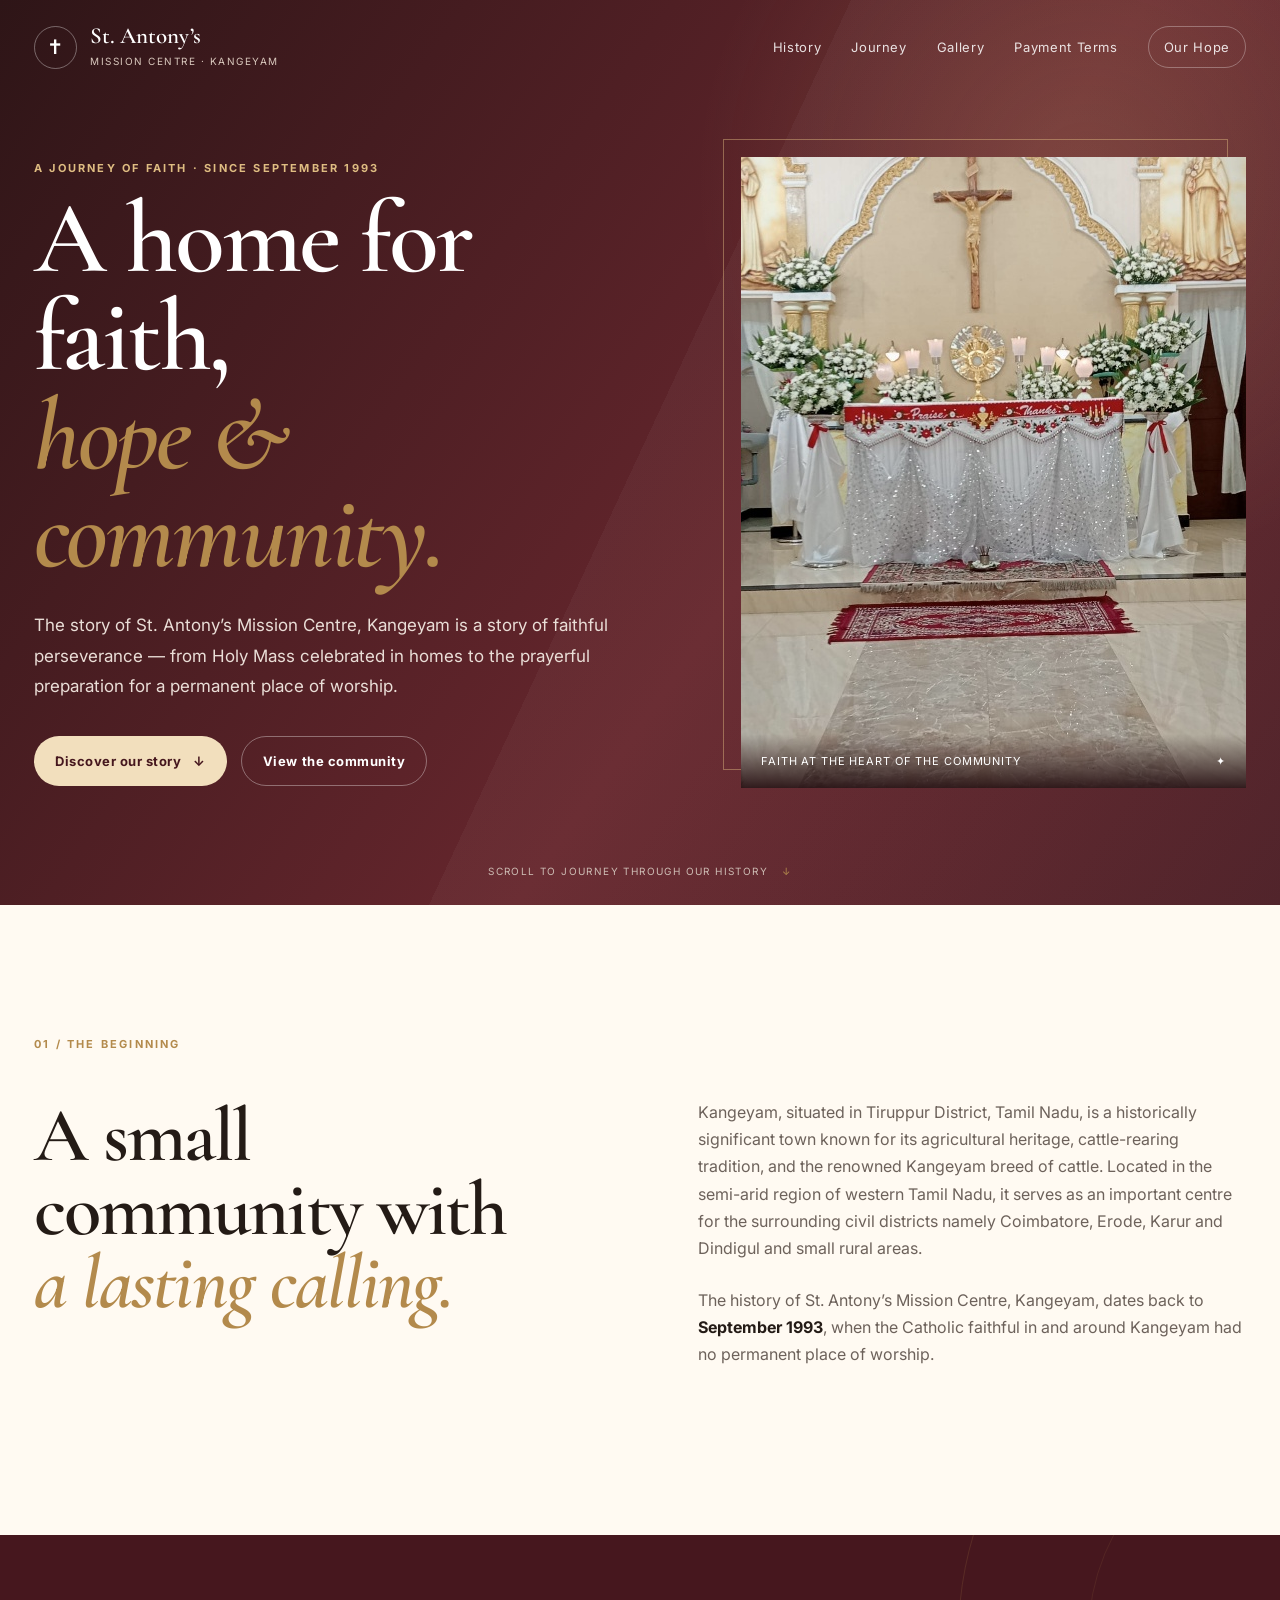
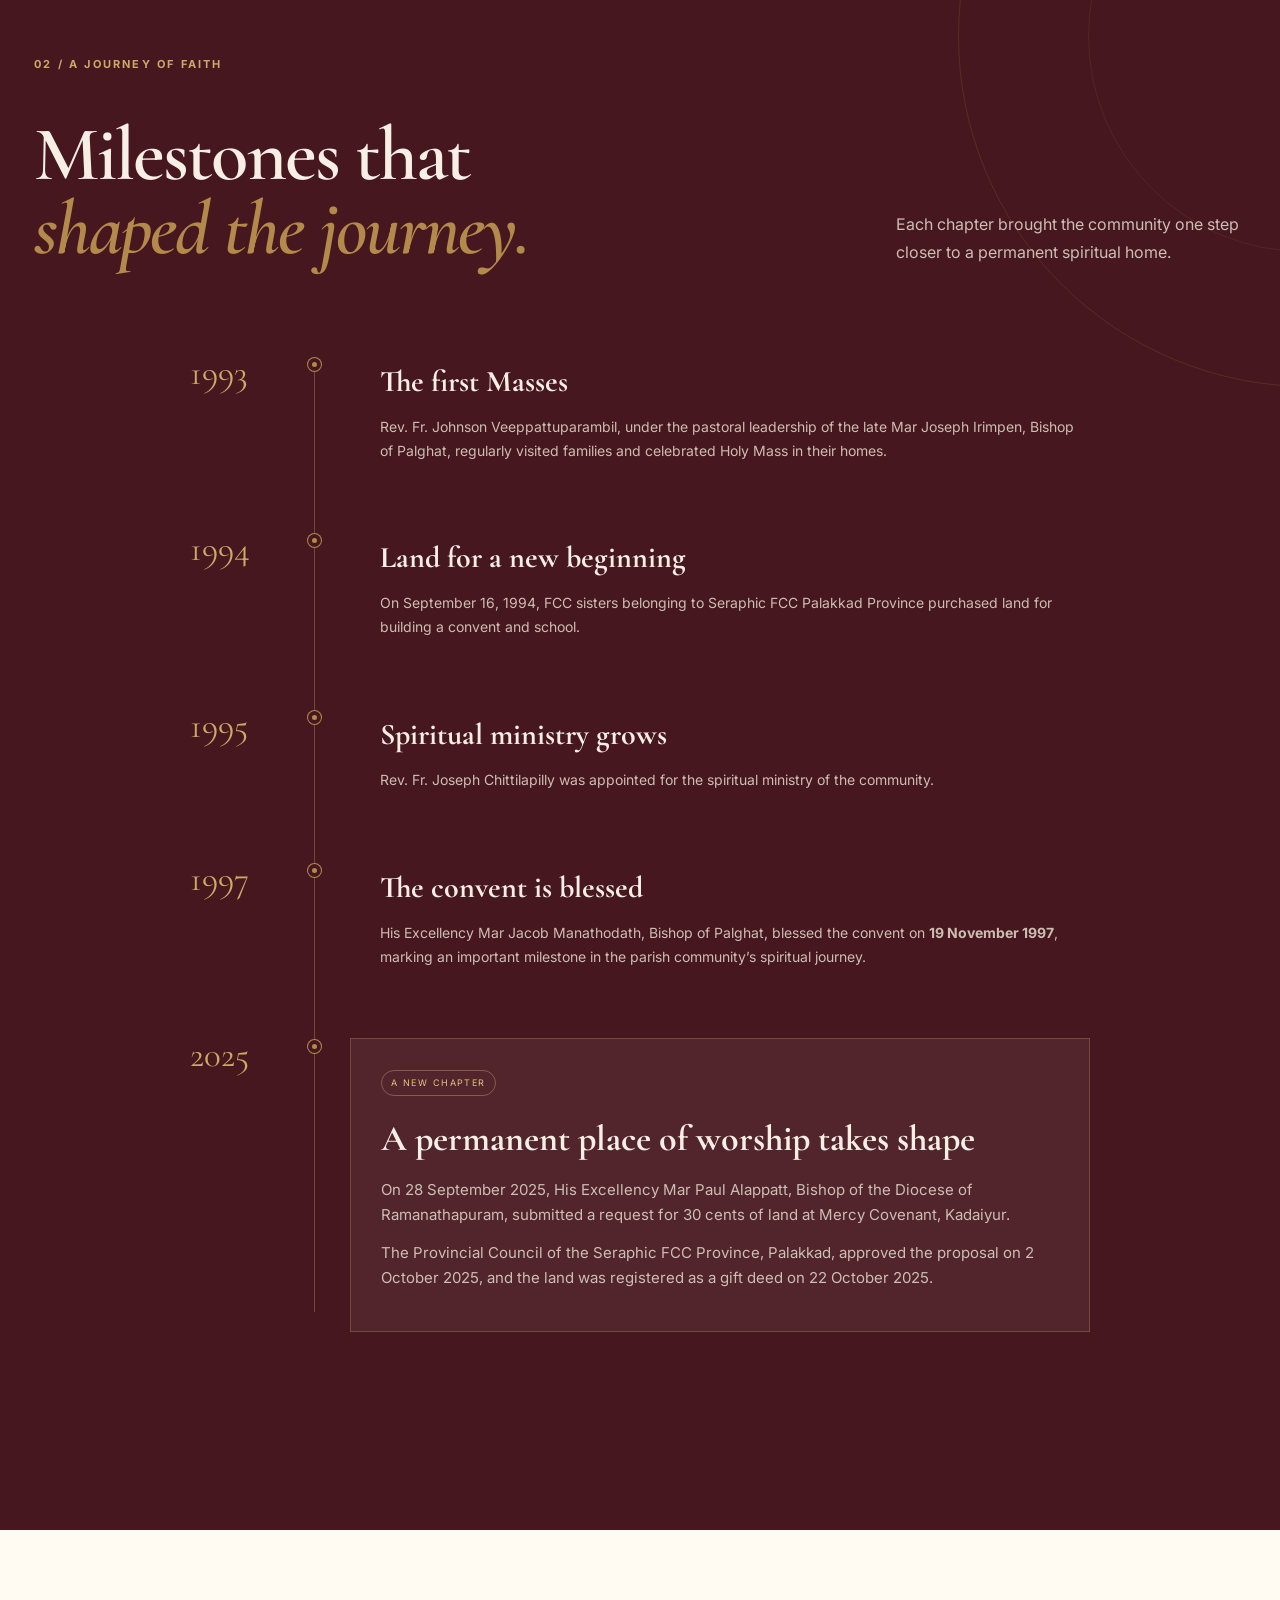
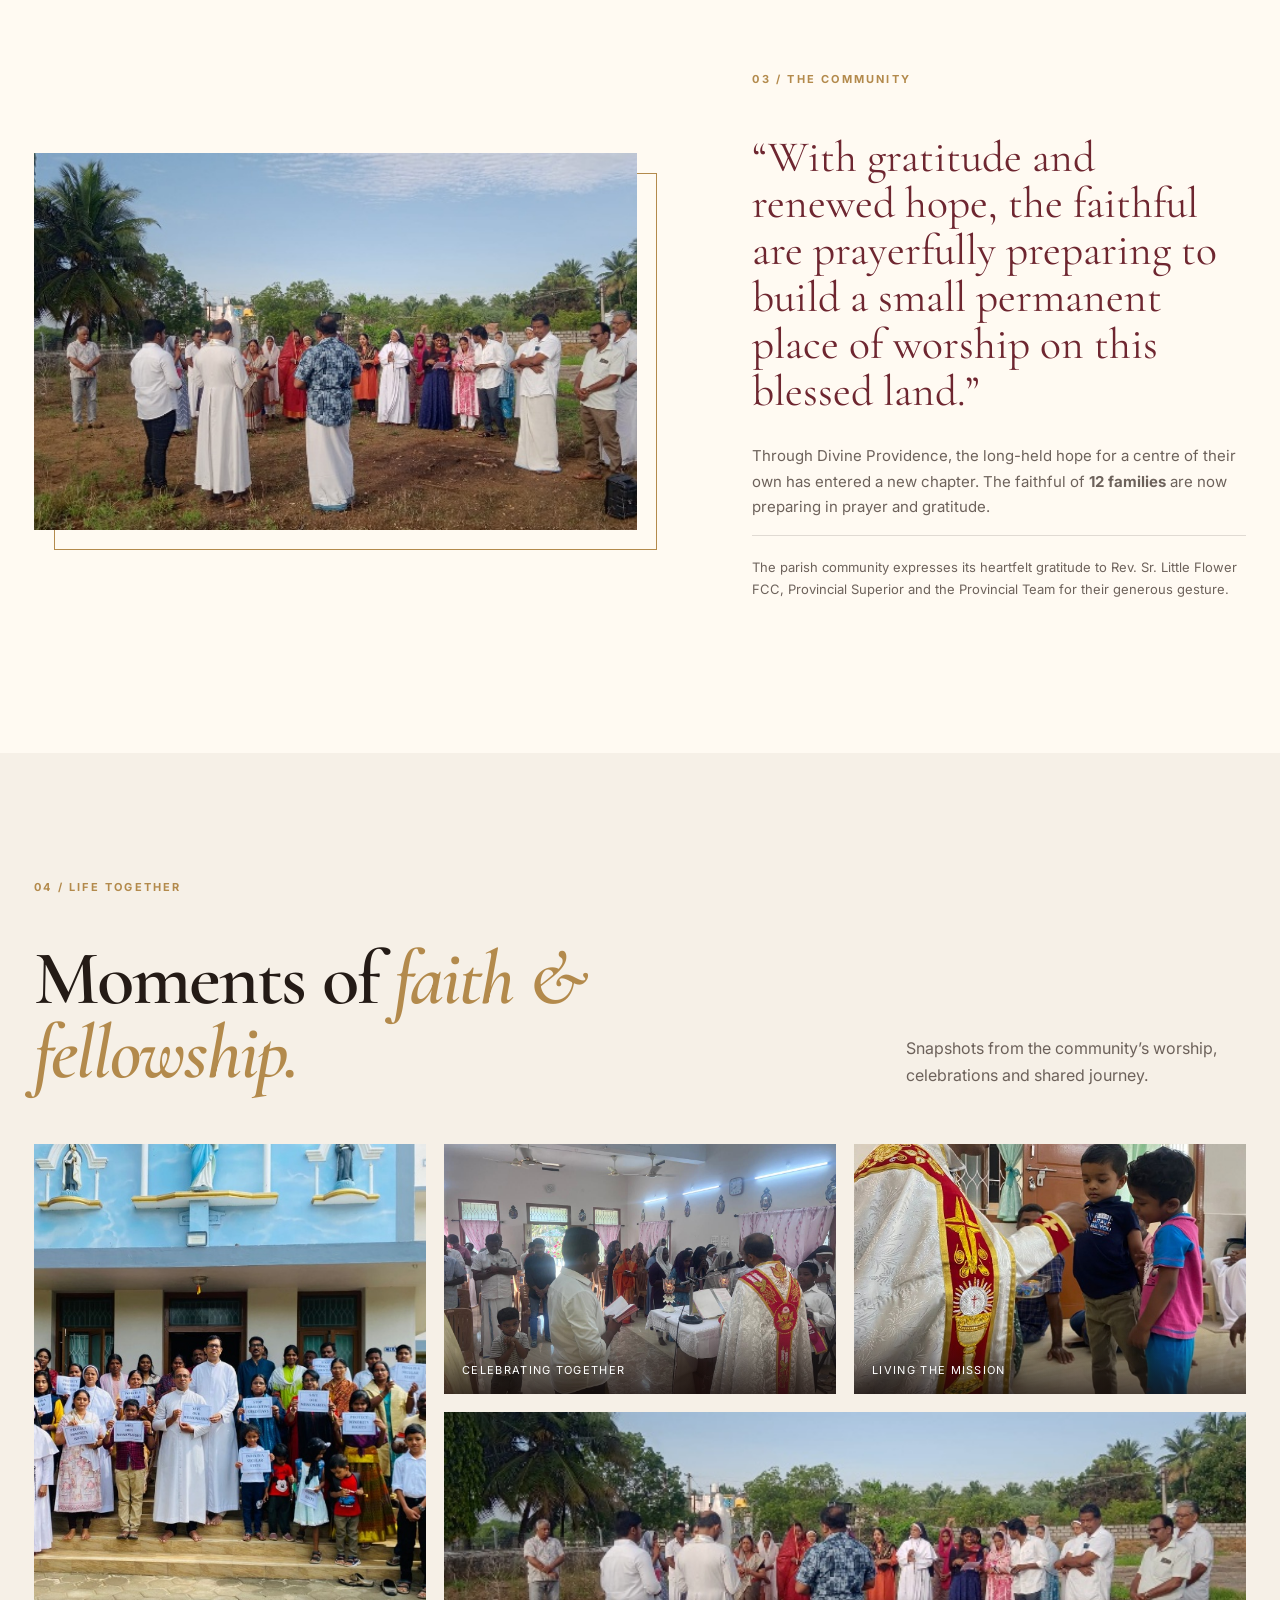
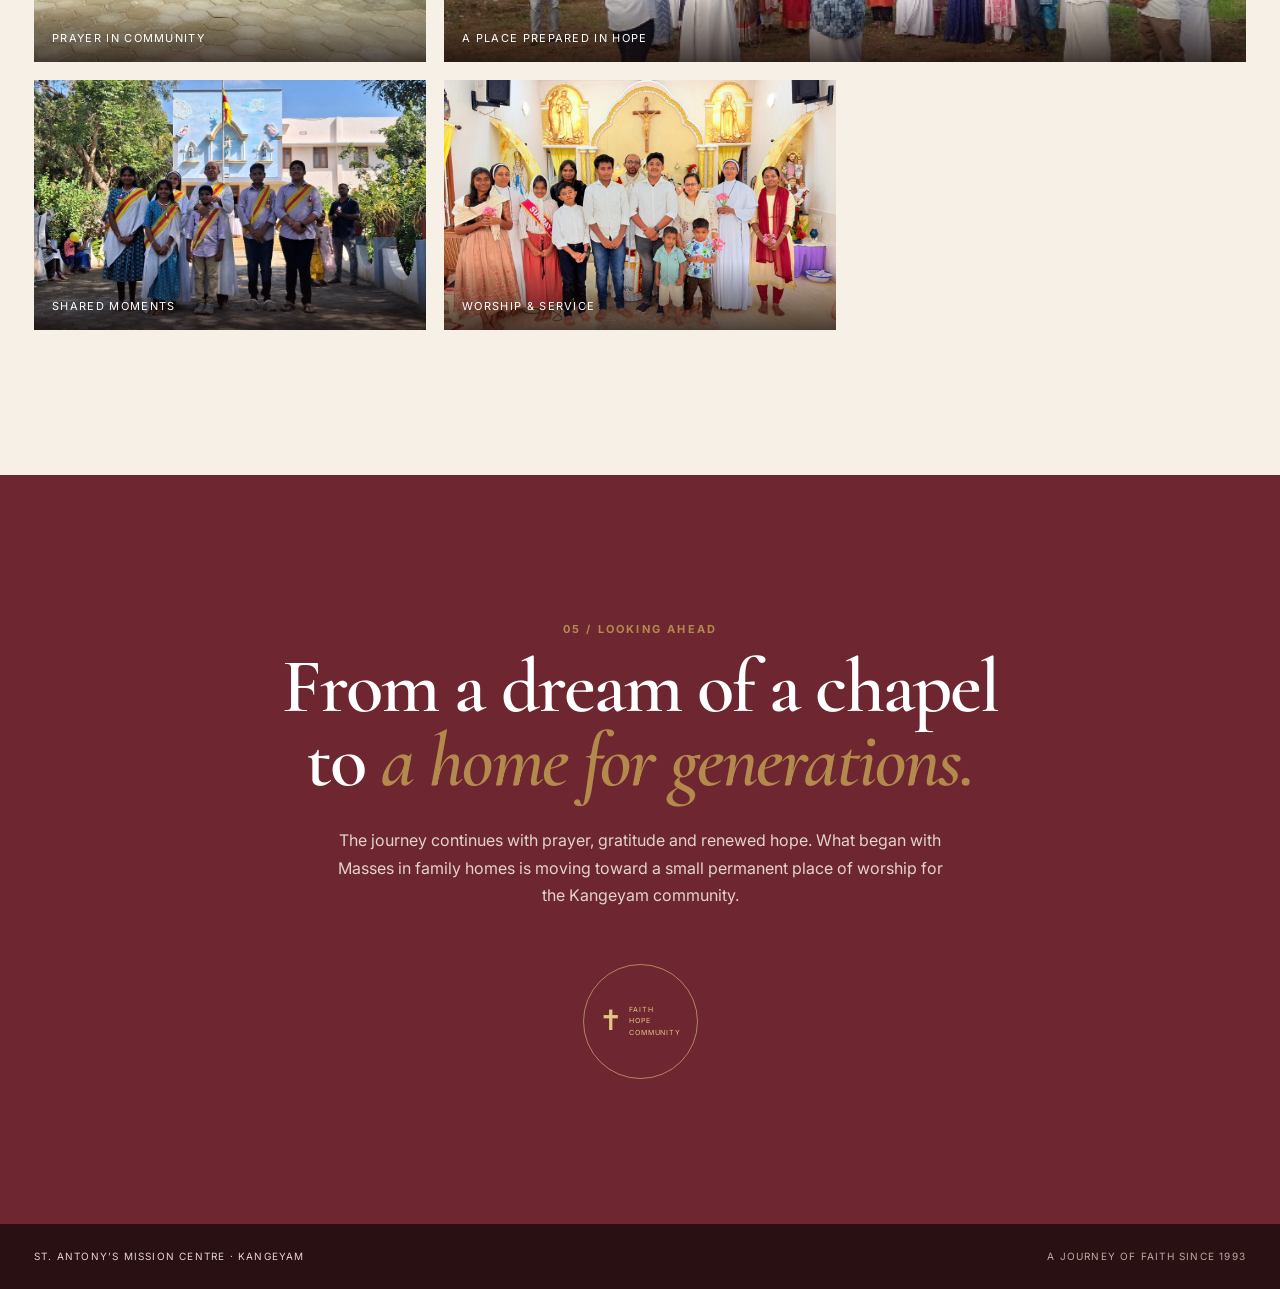
==== index.html @ 667d7398 "initial commit" ====
<!doctype html>
<html lang="en">
<head>
  <meta charset="utf-8">
  <meta name="viewport" content="width=device-width, initial-scale=1">
  <meta name="description" content="History of St. Antony’s Mission Centre, Kangeyam">
  <title>St. Antony’s Mission Centre | Kangeyam</title>
  <link rel="preconnect" href="https://fonts.googleapis.com">
  <link rel="preconnect" href="https://fonts.gstatic.com" crossorigin>
  <link href="https://fonts.googleapis.com/css2?family=Cormorant+Garamond:wght@500;600;700&family=Inter:wght@400;500;600;700&display=swap" rel="stylesheet">
  <link rel="stylesheet" href="styles.css">
</head>
<body>
  <header class="hero">
    <nav class="nav">
      <a class="brand" href="#top" aria-label="St. Antony’s Mission Centre home">
        <span class="brand-mark">✝</span>
        <span><strong>St. Antony’s</strong><small>Mission Centre · Kangeyam</small></span>
      </a>
      <div class="nav-links">
        <a href="#history">History</a>
        <a href="#journey">Journey</a>
        <a href="#gallery">Gallery</a>
        <a href="payment-terms.html">Payment Terms</a>
        <a class="nav-cta" href="#future">Our Hope</a>
      </div>
    </nav>

    <div class="hero-inner" id="top">
      <div class="hero-copy">
        <p class="eyebrow">A journey of faith · Since September 1993</p>
        <h1>A home for faith,<br><em>hope &amp; community.</em></h1>
        <p class="lead">The story of St. Antony’s Mission Centre, Kangeyam is a story of faithful perseverance — from Holy Mass celebrated in homes to the prayerful preparation for a permanent place of worship.</p>
        <div class="hero-actions">
          <a class="button primary" href="#history">Discover our story <span>↓</span></a>
          <a class="button ghost" href="#gallery">View the community</a>
        </div>
      </div>
      <div class="hero-photo">
        <img src="images/gallery-1.jpeg" alt="Altar and crucifix at the chapel">
        <div class="photo-caption"><span>Faith at the heart of the community</span><span>✦</span></div>
      </div>
    </div>
    <div class="scroll-note">Scroll to journey through our history <span>↓</span></div>
  </header>

  <main>
    <section class="intro" id="history">
      <div class="section-label">01 / The beginning</div>
      <div class="intro-grid">
        <div>
          <h2>A small community with<br><em>a lasting calling.</em></h2>
        </div>
        <div class="prose">
          <p>Kangeyam, situated in Tiruppur District, Tamil Nadu, is a historically significant town known for its agricultural heritage, cattle-rearing tradition, and the renowned Kangeyam breed of cattle. Located in the semi-arid region of western Tamil Nadu, it serves as an important centre for the surrounding civil districts namely Coimbatore, Erode, Karur and Dindigul and small rural areas.</p>
          <p>The history of St. Antony’s Mission Centre, Kangeyam, dates back to <strong>September 1993</strong>, when the Catholic faithful in and around Kangeyam had no permanent place of worship.</p>
        </div>
      </div>
    </section>

    <section class="timeline-section" id="journey">
      <div class="section-label light">02 / A journey of faith</div>
      <div class="timeline-head">
        <h2>Milestones that<br><em>shaped the journey.</em></h2>
        <p>Each chapter brought the community one step closer to a permanent spiritual home.</p>
      </div>

      <div class="timeline">
        <article class="milestone">
          <div class="year">1993</div>
          <div class="dot"></div>
          <div class="card">
            <h3>The first Masses</h3>
            <p>Rev. Fr. Johnson Veeppattuparambil, under the pastoral leadership of the late Mar Joseph Irimpen, Bishop of Palghat, regularly visited families and celebrated Holy Mass in their homes.</p>
          </div>
        </article>

        <article class="milestone">
          <div class="year">1994</div>
          <div class="dot"></div>
          <div class="card">
            <h3>Land for a new beginning</h3>
            <p>On September 16, 1994, FCC sisters belonging to Seraphic FCC Palakkad Province purchased land for building a convent and school.</p>
          </div>
        </article>

        <article class="milestone">
          <div class="year">1995</div>
          <div class="dot"></div>
          <div class="card">
            <h3>Spiritual ministry grows</h3>
            <p>Rev. Fr. Joseph Chittilapilly was appointed for the spiritual ministry of the community.</p>
          </div>
        </article>

        <article class="milestone">
          <div class="year">1997</div>
          <div class="dot"></div>
          <div class="card">
            <h3>The convent is blessed</h3>
            <p>His Excellency Mar Jacob Manathodath, Bishop of Palghat, blessed the convent on <strong>19 November 1997</strong>, marking an important milestone in the parish community’s spiritual journey.</p>
          </div>
        </article>

        <article class="milestone">
          <div class="year">2025</div>
          <div class="dot"></div>
          <div class="card featured">
            <span class="tag">A new chapter</span>
            <h3>A permanent place of worship takes shape</h3>
            <p>On 28 September 2025, His Excellency Mar Paul Alappatt, Bishop of the Diocese of Ramanathapuram, submitted a request for 30 cents of land at Mercy Covenant, Kadaiyur.</p>
            <p>The Provincial Council of the Seraphic FCC Province, Palakkad, approved the proposal on 2 October 2025, and the land was registered as a gift deed on 22 October 2025.</p>
          </div>
        </article>
      </div>
    </section>

    <section class="chapel-story">
      <div class="chapel-image">
        <img src="images/gallery-2.jpeg" alt="Community gathered at the land for the future place of worship">
      </div>
      <div class="chapel-copy">
        <div class="section-label">03 / The community</div>
        <blockquote>“With gratitude and renewed hope, the faithful are prayerfully preparing to build a small permanent place of worship on this blessed land.”</blockquote>
        <p>Through Divine Providence, the long-held hope for a centre of their own has entered a new chapter. The faithful of <strong>12 families</strong> are now preparing in prayer and gratitude.</p>
        <p class="small-note">The parish community expresses its heartfelt gratitude to Rev. Sr. Little Flower FCC, Provincial Superior and the Provincial Team for their generous gesture.</p>
      </div>
    </section>

    <section class="gallery-section" id="gallery">
      <div class="section-label">04 / Life together</div>
      <div class="gallery-head">
        <h2>Moments of <em>faith &amp; fellowship.</em></h2>
        <p>Snapshots from the community’s worship, celebrations and shared journey.</p>
      </div>
      <div class="gallery">
        <figure class="gallery-item tall"><img src="images/gallery-3.jpeg" alt="Faith community gathered inside the chapel"><figcaption>Prayer in community</figcaption></figure>
        <figure class="gallery-item"><img src="images/gallery-4.jpeg" alt="Community members gathered outside"><figcaption>Celebrating together</figcaption></figure>
        <figure class="gallery-item"><img src="images/gallery-5.jpeg" alt="Worship and pastoral ministry"><figcaption>Living the mission</figcaption></figure>
        <figure class="gallery-item wide"><img src="images/gallery-2.jpeg" alt="Community gathered on the future chapel land"><figcaption>A place prepared in hope</figcaption></figure>
        <figure class="gallery-item"><img src="images/gallery-6.jpeg" alt="Community moment at the mission centre"><figcaption>Shared moments</figcaption></figure>
        <figure class="gallery-item"><img src="images/gallery-7.jpeg" alt="Worship gathering at the mission centre"><figcaption>Worship &amp; service</figcaption></figure>
      </div>
    </section>

    <section class="future" id="future">
      <div class="future-inner">
        <p class="eyebrow">05 / Looking ahead</p>
        <h2>From a dream of a chapel<br>to <em>a home for generations.</em></h2>
        <p>The journey continues with prayer, gratitude and renewed hope. What began with Masses in family homes is moving toward a small permanent place of worship for the Kangeyam community.</p>
        <div class="seal">✝<span>FAITH<br>HOPE<br>COMMUNITY</span></div>
      </div>
    </section>
  </main>

  <footer>
    <div class="footer-brand">St. Antony’s Mission Centre · Kangeyam</div>
    <div>A journey of faith since 1993</div>
  </footer>
</body>
</html>
---- styles.css ----
:root{
  --ink:#241b16;
  --muted:#6d625b;
  --cream:#f6f0e7;
  --paper:#fffaf2;
  --wine:#6e2630;
  --wine-dark:#46171e;
  --gold:#b38a4c;
  --line:rgba(36,27,22,.14);
}
*{box-sizing:border-box}
html{scroll-behavior:smooth}
body{margin:0;color:var(--ink);background:var(--paper);font-family:Inter,system-ui,sans-serif;line-height:1.7}
h1,h2,h3,p{margin-top:0}
h1,h2,h3,.brand strong{font-family:"Cormorant Garamond",Georgia,serif}
h1,h2{line-height:.96;letter-spacing:-.025em}
h1{font-size:clamp(4rem,8vw,7.6rem);font-weight:600;margin-bottom:28px}
h2{font-size:clamp(3rem,6vw,5.6rem);font-weight:600}
h2 em,h1 em{font-style:italic;color:var(--gold)}
a{color:inherit;text-decoration:none}
.hero{min-height:100vh;background:linear-gradient(125deg,#2e1517,#66262d 60%,#4b1c23);color:#fff;position:relative;overflow:hidden}
.hero:before{content:"";position:absolute;inset:0;background:radial-gradient(circle at 85% 20%,rgba(218,185,120,.17),transparent 30%),linear-gradient(115deg,transparent 50%,rgba(255,255,255,.035) 50%);pointer-events:none}
.nav{height:94px;display:flex;align-items:center;justify-content:space-between;max-width:1280px;margin:auto;padding:0 34px;position:relative;z-index:2}
.brand{display:flex;gap:13px;align-items:center}
.brand-mark{display:grid;place-items:center;width:43px;height:43px;border:1px solid rgba(255,255,255,.35);border-radius:50%;font-size:20px}
.brand strong{display:block;font-size:23px;font-weight:600;line-height:1}
.brand small{display:block;color:#d9c8bd;font-size:10px;letter-spacing:.15em;text-transform:uppercase;margin-top:5px}
.nav-links{display:flex;align-items:center;gap:30px;font-size:13px;letter-spacing:.05em}
.nav-links a{opacity:.86}
.nav-links a:hover{opacity:1}
.nav-cta{border:1px solid rgba(255,255,255,.35);padding:9px 15px;border-radius:100px}
.hero-inner{max-width:1280px;margin:auto;min-height:calc(100vh - 94px);padding:7vh 34px 13vh;display:grid;grid-template-columns:1.03fr .97fr;gap:7vw;align-items:center;position:relative;z-index:1}
.eyebrow,.section-label{font-size:11px;letter-spacing:.2em;text-transform:uppercase;font-weight:700;color:var(--gold)}
.hero .eyebrow{color:#dfbd82}
.lead{font-size:17px;line-height:1.8;max-width:660px;color:#eaded7}
.hero-actions{display:flex;gap:14px;margin-top:34px;flex-wrap:wrap}
.button{padding:13px 21px;border-radius:100px;font-size:13px;font-weight:700;letter-spacing:.04em;display:inline-flex;gap:12px;align-items:center}
.button.primary{background:#f2dfbd;color:var(--wine-dark)}
.button.ghost{border:1px solid rgba(255,255,255,.35);color:#fff}
.hero-photo{position:relative;max-width:520px;justify-self:end}
.hero-photo img{width:100%;display:block;aspect-ratio:4/5;object-fit:cover;filter:saturate(.85)}
.hero-photo:before{content:"";position:absolute;inset:-18px 18px 18px -18px;border:1px solid rgba(223,189,130,.45);z-index:-1}
.photo-caption{position:absolute;bottom:0;left:0;right:0;padding:18px 20px;display:flex;justify-content:space-between;background:linear-gradient(transparent,rgba(35,12,15,.9));font-size:11px;letter-spacing:.08em;text-transform:uppercase}
.scroll-note{position:absolute;bottom:25px;left:50%;transform:translateX(-50%);font-size:10px;letter-spacing:.14em;text-transform:uppercase;color:#cdbcb4;white-space:nowrap}
.scroll-note span{margin-left:10px;color:var(--gold)}
.intro{max-width:1280px;margin:auto;padding:130px 34px 150px}
.section-label{margin-bottom:45px}
.intro-grid{display:grid;grid-template-columns:1fr 1fr;gap:9vw}
.intro h2{margin:0}
.prose{font-size:16px;color:var(--muted);max-width:600px}
.prose p+p{margin-top:25px}
.prose strong{color:var(--ink)}
.timeline-section{background:var(--wine-dark);color:#f7eee6;padding:120px 34px 140px;position:relative;overflow:hidden}
.timeline-section:before{content:"";position:absolute;width:700px;height:700px;border:1px solid rgba(179,138,76,.18);border-radius:50%;right:-380px;top:-250px}
.timeline-section:after{content:"";position:absolute;width:430px;height:430px;border:1px solid rgba(179,138,76,.12);border-radius:50%;right:-240px;top:-115px}
.light{color:#cda968}
.timeline-head{max-width:1280px;margin:auto;display:flex;align-items:end;justify-content:space-between;gap:60px}
.timeline-head h2{margin:0}
.timeline-head p{max-width:350px;color:#cdbdb4;margin:0}
.timeline{max-width:900px;margin:90px auto 0;position:relative}
.timeline:before{content:"";position:absolute;left:124px;top:10px;bottom:20px;width:1px;background:rgba(218,185,120,.3)}
.milestone{display:grid;grid-template-columns:90px 70px 1fr;position:relative;margin-bottom:58px}
.year{font-family:"Cormorant Garamond",Georgia,serif;font-size:35px;color:#cda968;line-height:1}
.dot{width:13px;height:13px;border-radius:50%;background:var(--gold);border:4px solid var(--wine-dark);box-shadow:0 0 0 1px var(--gold);margin:2px 0 0 28px;z-index:1}
.card{padding:0 0 0 30px}
.card h3{font-size:30px;margin:0 0 8px}
.card p{color:#cdbdb4;margin:0 0 12px;font-size:14px}
.card.featured{background:rgba(255,255,255,.06);border:1px solid rgba(218,185,120,.25);padding:28px 30px}
.card.featured h3{font-size:36px}
.card.featured p{font-size:15px}
.tag{display:inline-block;color:#e2c485;border:1px solid rgba(226,196,133,.35);padding:4px 9px;border-radius:100px;text-transform:uppercase;font-size:9px;letter-spacing:.16em;margin-bottom:12px}
.chapel-story{max-width:1280px;margin:auto;padding:140px 34px;display:grid;grid-template-columns:1.1fr .9fr;gap:9vw;align-items:center}
.chapel-image{position:relative}
.chapel-image img{width:100%;display:block;aspect-ratio:16/10;object-fit:cover}
.chapel-image:after{content:"";position:absolute;inset:20px -20px -20px 20px;border:1px solid var(--gold);z-index:-1}
.chapel-copy blockquote{font-family:"Cormorant Garamond",Georgia,serif;font-size:clamp(2rem,3.4vw,3.25rem);line-height:1.08;margin:0 0 28px;color:var(--wine)}
.chapel-copy p{color:var(--muted);font-size:15px}
.chapel-copy .small-note{border-top:1px solid var(--line);padding-top:20px;font-size:13px}
.gallery-section{background:var(--cream);padding:125px 34px 145px}
.gallery-section>.section-label,.gallery-head,.gallery{max-width:1280px;margin-left:auto;margin-right:auto}
.gallery-head{display:flex;justify-content:space-between;align-items:end;gap:50px;margin-bottom:55px}
.gallery-head h2{margin:0}
.gallery-head p{max-width:340px;color:var(--muted);margin:0}
.gallery{display:grid;grid-template-columns:1fr 1fr 1fr;grid-auto-rows:250px;gap:18px}
.gallery-item{margin:0;position:relative;overflow:hidden;background:#ddd}
.gallery-item img{width:100%;height:100%;object-fit:cover;display:block;transition:transform .5s ease}
.gallery-item:hover img{transform:scale(1.04)}
.gallery-item.tall{grid-row:span 2}
.gallery-item.wide{grid-column:span 2}
.gallery-item figcaption{position:absolute;bottom:0;left:0;right:0;padding:35px 18px 15px;color:white;font-size:11px;letter-spacing:.12em;text-transform:uppercase;background:linear-gradient(transparent,rgba(20,10,8,.75))}
.future{background:var(--wine);color:#fff;padding:145px 34px;overflow:hidden}
.future-inner{max-width:900px;margin:auto;text-align:center;position:relative}
.future h2{font-size:clamp(3.4rem,6vw,6rem);margin:10px 0 30px}
.future p:not(.eyebrow){color:#e2d3cc;max-width:620px;margin:0 auto;font-size:16px}
.seal{margin:55px auto 0;width:115px;height:115px;border:1px solid rgba(226,196,133,.6);border-radius:50%;display:flex;align-items:center;justify-content:center;gap:7px;color:#e2c485;font-family:"Cormorant Garamond",Georgia,serif;font-size:28px}
.seal span{font-family:Inter,sans-serif;font-size:7px;line-height:1.7;letter-spacing:.12em;text-align:left}
footer{background:#291113;color:#bdaaa1;padding:24px 34px;display:flex;justify-content:space-between;font-size:10px;letter-spacing:.12em;text-transform:uppercase}
.footer-brand{color:#e5d5ce}
@media(max-width:850px){
  .nav{height:auto;padding:20px}
  .nav-links{display:none}
  .hero-inner{grid-template-columns:1fr;padding:65px 22px 90px;gap:55px}
  .hero-photo{justify-self:stretch;max-width:none}
  .hero-photo img{aspect-ratio:16/11}
  .scroll-note{display:none}
  .intro,.chapel-story{padding:90px 22px}
  .intro-grid,.chapel-story{grid-template-columns:1fr;gap:45px}
  .timeline-section,.gallery-section,.future{padding-left:22px;padding-right:22px}
  .timeline-head,.gallery-head{display:block}
  .timeline-head p,.gallery-head p{margin-top:20px}
  .timeline{margin-top:60px}
  .timeline:before{left:66px}
  .milestone{grid-template-columns:45px 42px 1fr}
  .dot{margin-left:15px}
  .card{padding-left:15px}
  .card h3,.card.featured h3{font-size:27px}
  .gallery{grid-template-columns:1fr 1fr;grid-auto-rows:220px}
  .gallery-item.tall{grid-row:span 2}
  .gallery-item.wide{grid-column:span 2}
  footer{display:block;text-align:center;line-height:2}
}
@media(max-width:520px){
  h1{font-size:3.65rem}
  .hero-photo:before{inset:-10px 10px 10px -10px}
  .gallery{grid-template-columns:1fr;grid-auto-rows:250px}
  .gallery-item.tall,.gallery-item.wide{grid-column:auto;grid-row:auto}
  .gallery-item.tall{grid-row:span 1}
}


/* Payment Terms page */
.terms-hero{background:linear-gradient(125deg,#2e1517,#66262d 60%,#4b1c23);color:#fff;padding-bottom:80px}
.terms-hero .nav{max-width:1280px}
.terms-hero-inner{max-width:980px;margin:auto;padding:80px 34px 20px}
.terms-hero h1{font-size:clamp(3.5rem,7vw,6.5rem);margin:0 0 20px}
.terms-hero p{max-width:700px;color:#e6d7cf;font-size:16px}
.terms-page{max-width:980px;margin:auto;padding:90px 34px 120px}
.terms-intro{font-size:17px;color:var(--muted);padding-bottom:35px;border-bottom:1px solid var(--line);margin-bottom:55px}
.terms-block{margin-bottom:58px}
.terms-block h2{font-size:36px;color:var(--wine);margin-bottom:18px}
.terms-block h3{font-size:26px;color:var(--ink);margin:30px 0 10px}
.terms-block p,.terms-block li{font-size:15px;color:var(--muted)}
.terms-block ul{padding-left:22px}
.terms-block li{margin:10px 0}
.terms-note{background:var(--cream);border-left:3px solid var(--gold);padding:24px 26px;margin-top:30px}
.terms-back{display:inline-flex;margin-top:20px;color:#fff;border:1px solid rgba(255,255,255,.35);padding:11px 18px;border-radius:100px;font-size:12px;font-weight:700}
@media(max-width:850px){
  .terms-hero-inner,.terms-page{padding-left:22px;padding-right:22px}
}
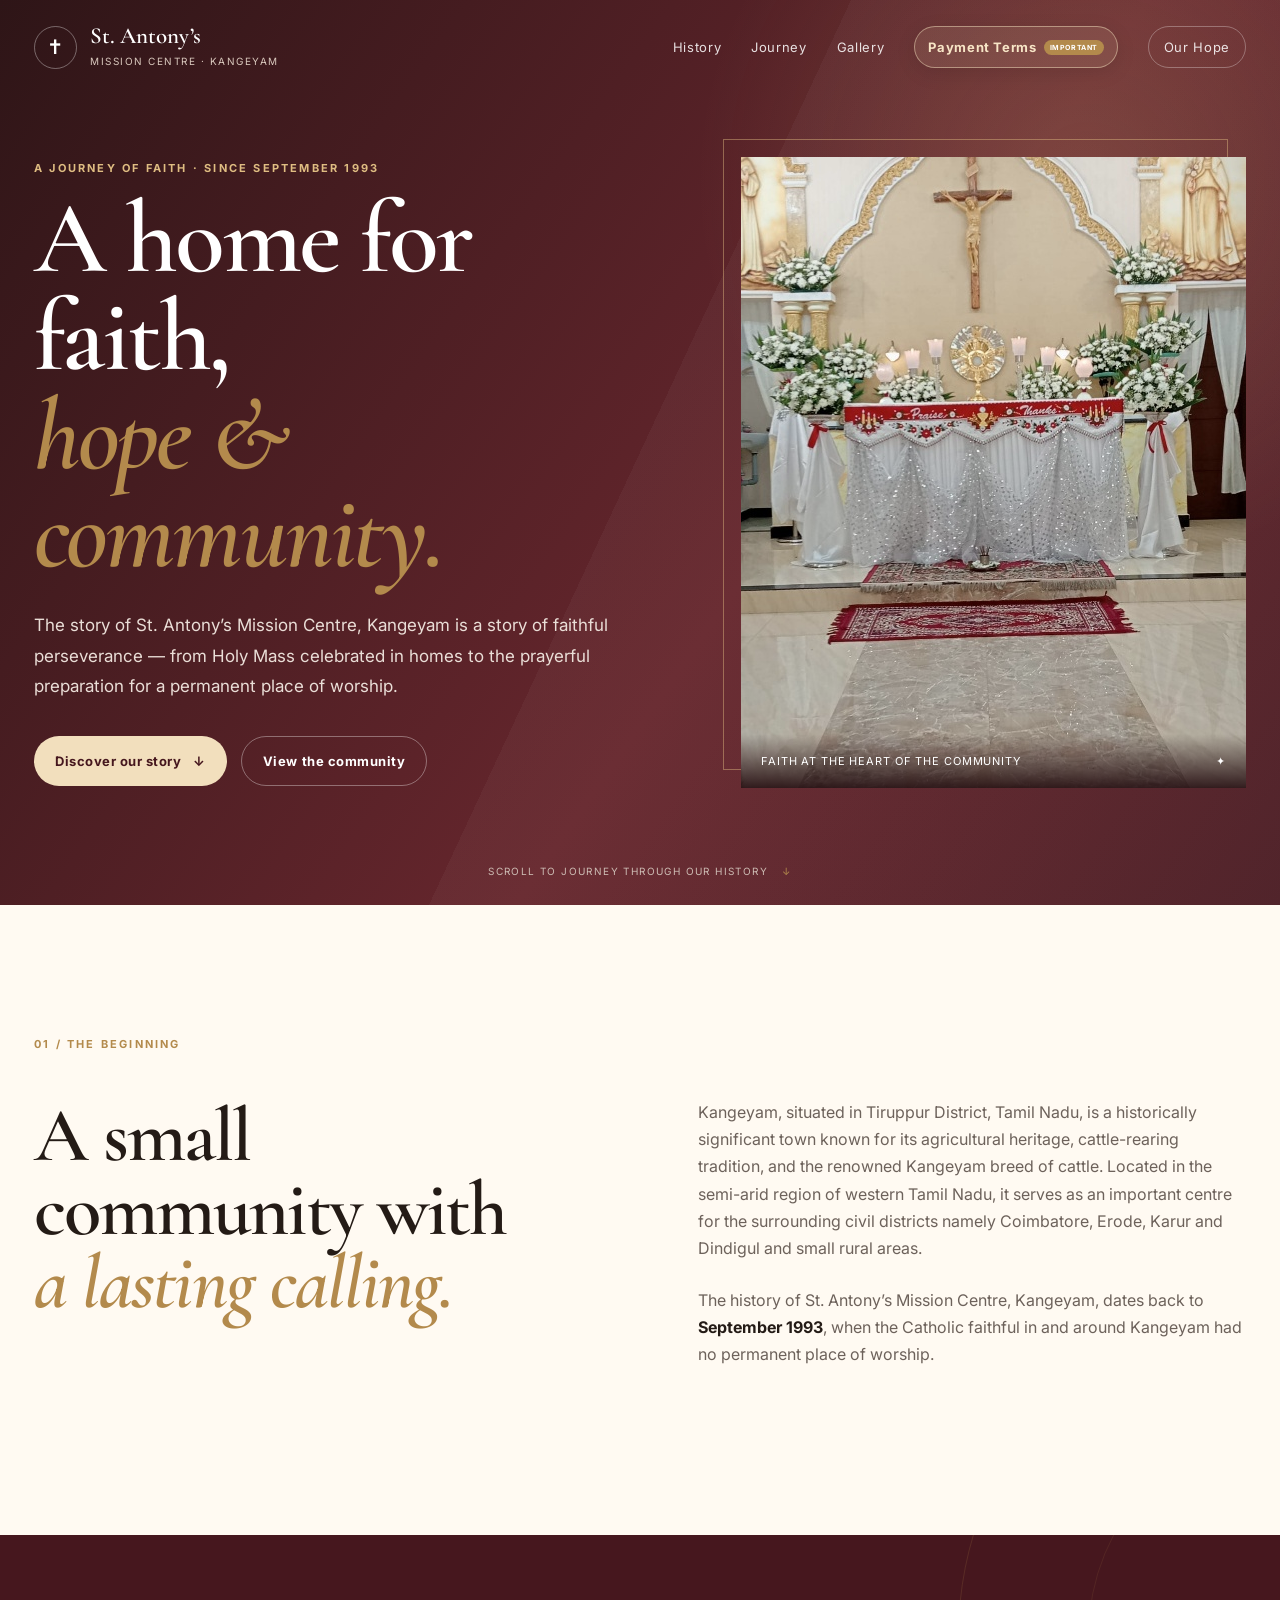
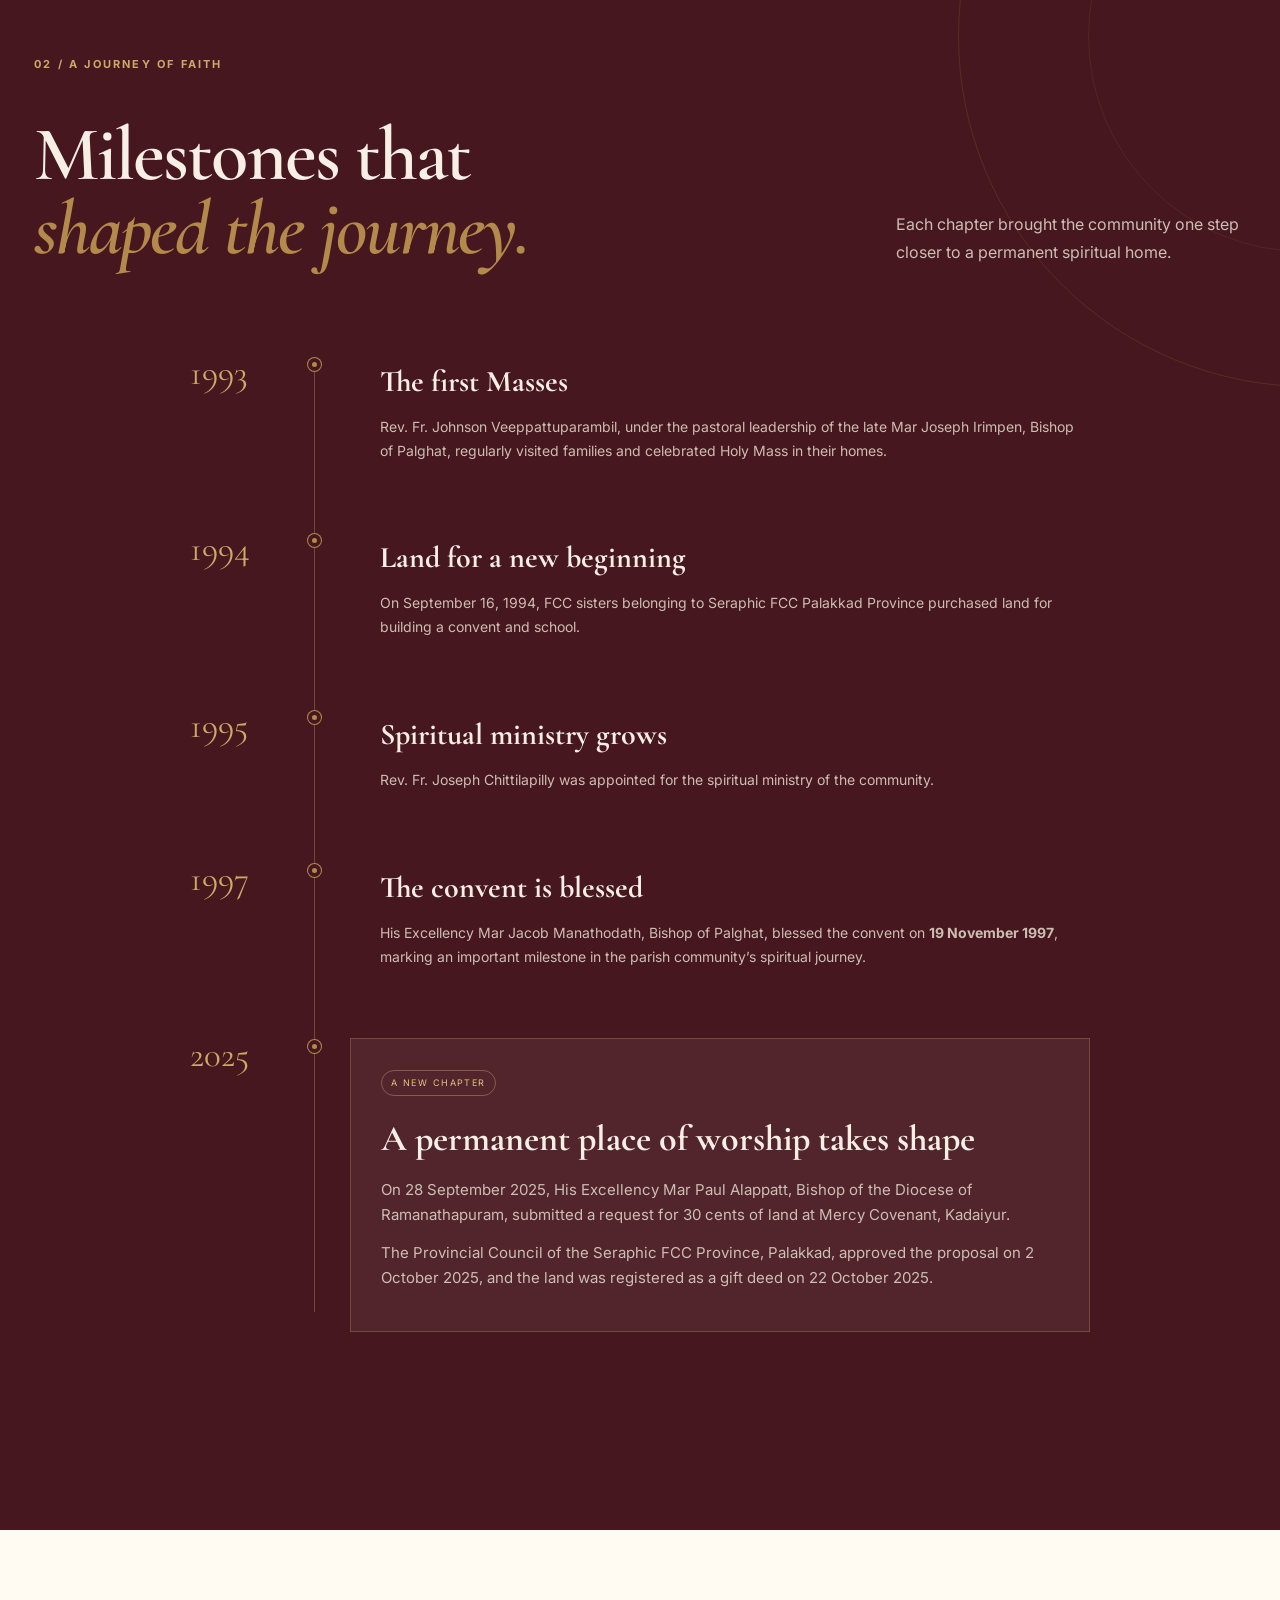
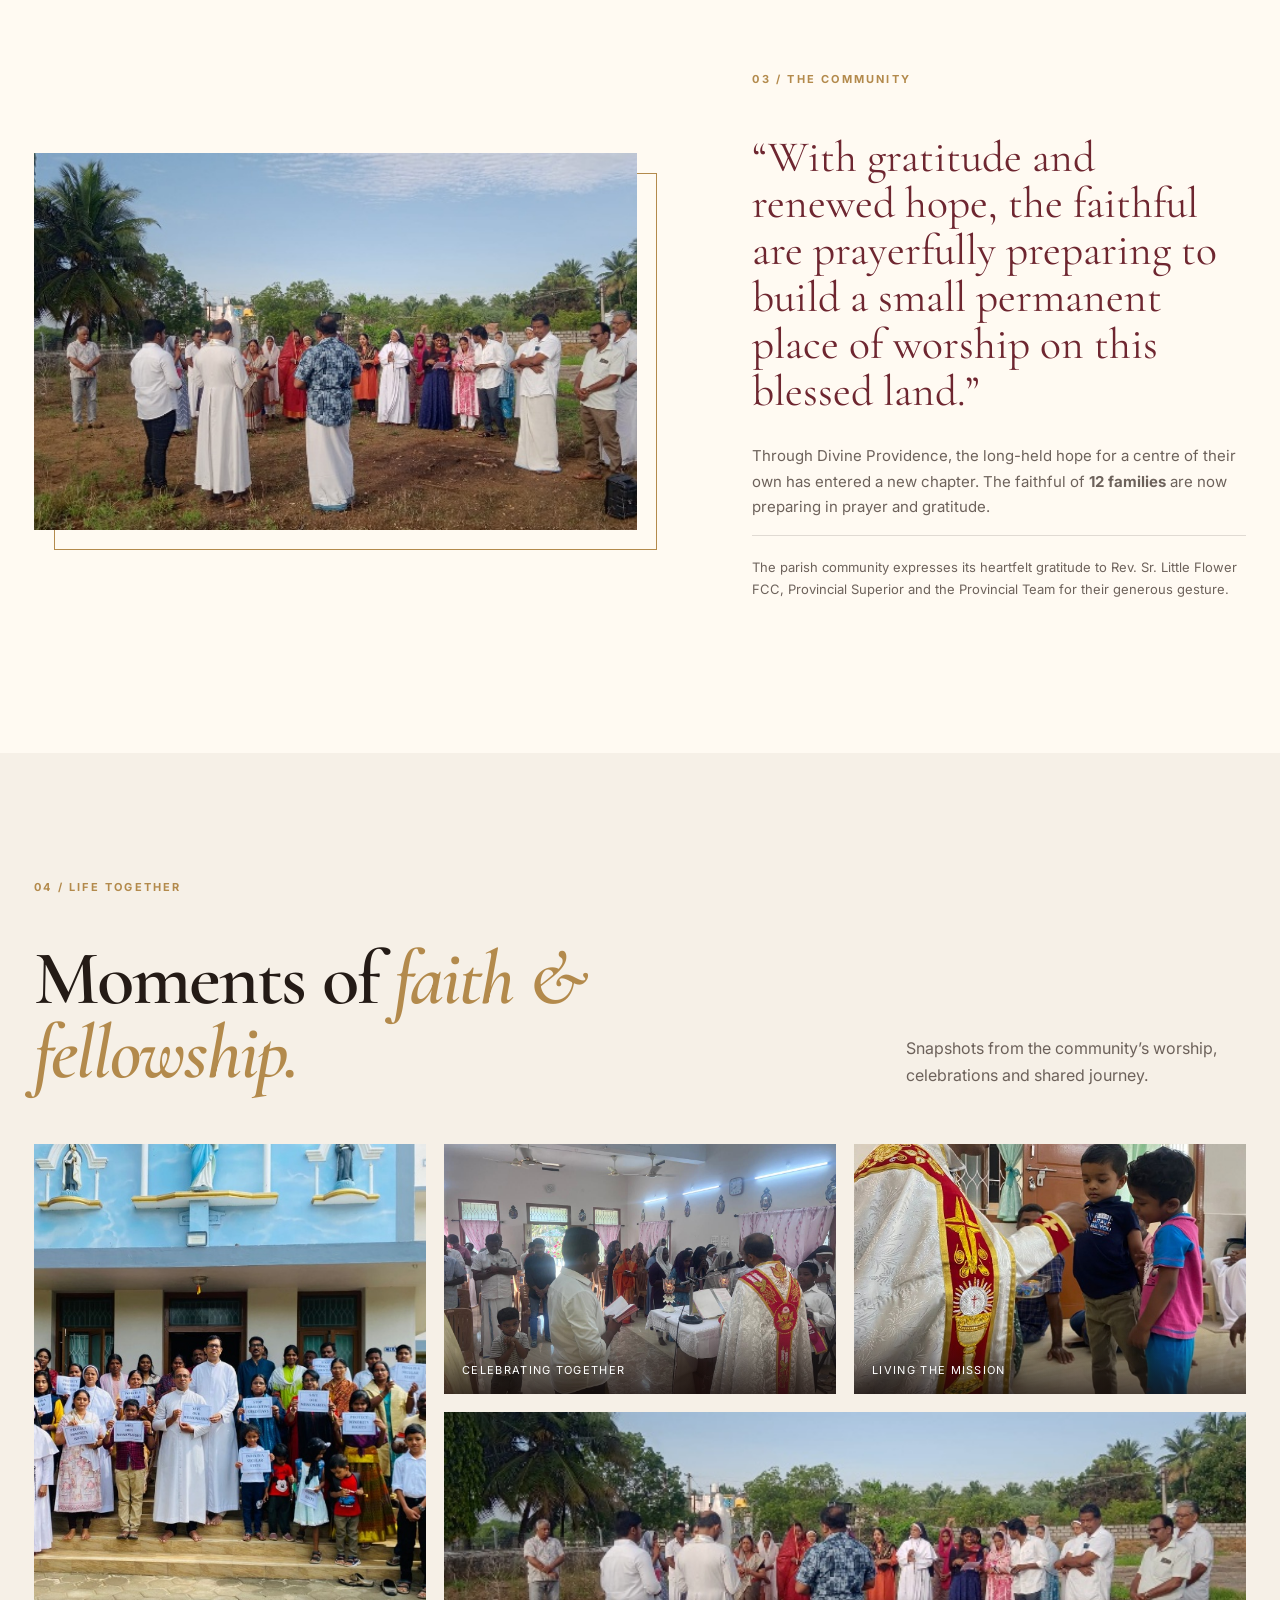
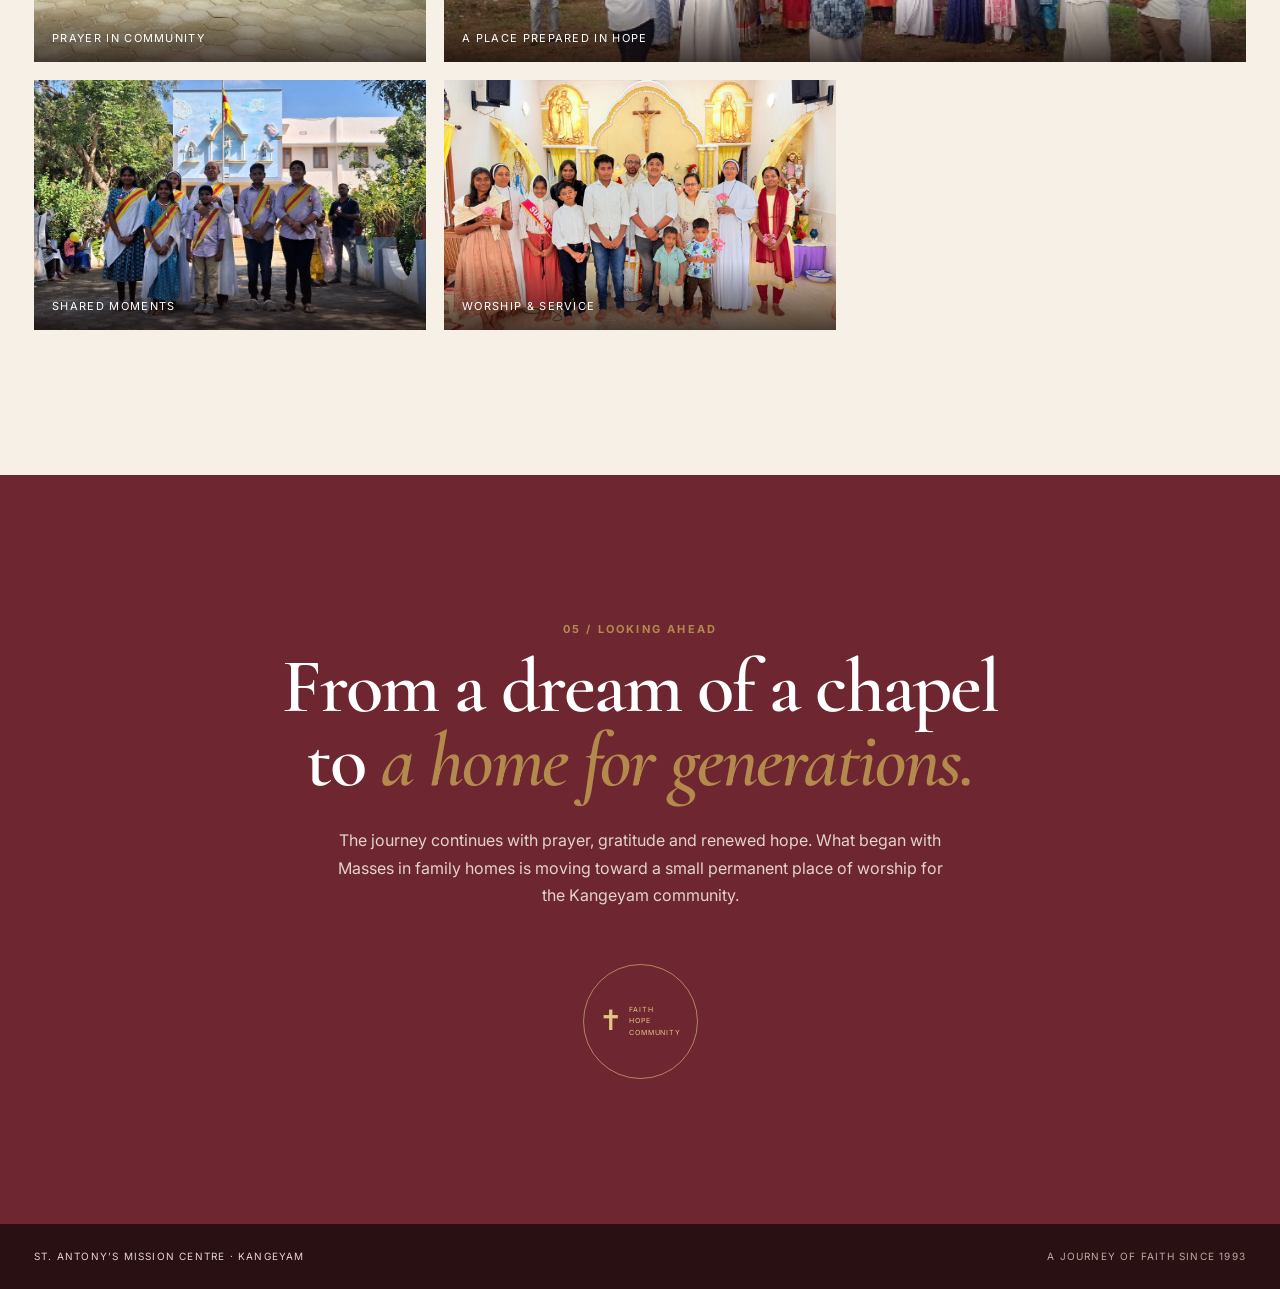
==== commit 5cd68b75: "adding responsiveness" ====
--- a/index.html
+++ b/index.html
@@ -21,9 +21,10 @@
         <a href="#history">History</a>
         <a href="#journey">Journey</a>
         <a href="#gallery">Gallery</a>
-        <a href="payment-terms.html">Payment Terms</a>
+        <a class="payment-nav" href="payment-terms.html"><span>Payment Terms</span><b>Important</b></a>
         <a class="nav-cta" href="#future">Our Hope</a>
       </div>
+      <button class="menu-toggle" aria-label="Open navigation" aria-expanded="false">☰</button>
     </nav>
 
     <div class="hero-inner" id="top">
@@ -157,5 +158,10 @@
     <div class="footer-brand">St. Antony’s Mission Centre · Kangeyam</div>
     <div>A journey of faith since 1993</div>
   </footer>
+<script>
+const menuButton=document.querySelector('.menu-toggle');
+const navLinks=document.querySelector('.nav-links');
+if(menuButton&&navLinks){menuButton.addEventListener('click',()=>{const open=navLinks.classList.toggle('open');menuButton.setAttribute('aria-expanded',open?'true':'false');});navLinks.querySelectorAll('a').forEach(a=>a.addEventListener('click',()=>{navLinks.classList.remove('open');menuButton.setAttribute('aria-expanded','false');}));}
+</script>
 </body>
 </html>
--- a/styles.css
+++ b/styles.css
@@ -147,3 +147,12 @@
 @media(max-width:850px){
   .terms-hero-inner,.terms-page{padding-left:22px;padding-right:22px}
 }
+
+
+/* Primary Payment Terms action + responsive mobile navigation */
+.payment-nav{position:relative;display:inline-flex;align-items:center;gap:7px;padding:9px 13px;border:1px solid rgba(242,223,189,.5);border-radius:999px;color:#f7e5c6!important;background:rgba(242,223,189,.10);box-shadow:0 5px 20px rgba(0,0,0,.10);font-weight:700;opacity:1!important}
+.payment-nav:hover,.payment-nav.active{background:#f2dfbd;color:var(--wine-dark)!important;border-color:#f2dfbd}
+.payment-nav b{font-family:Inter,system-ui,sans-serif;font-size:7px;line-height:1;letter-spacing:.08em;text-transform:uppercase;background:var(--gold);color:#fff;padding:4px 6px;border-radius:999px}.payment-nav.active b,.payment-nav:hover b{background:var(--wine);color:#fff}
+.menu-toggle{display:none;border:1px solid rgba(255,255,255,.35);background:transparent;color:#fff;border-radius:10px;width:42px;height:42px;font-size:22px;cursor:pointer}
+@media(max-width:850px){.nav{position:relative;padding:16px 20px}.menu-toggle{display:block;z-index:5}.nav-links{display:flex;position:absolute;top:72px;left:15px;right:15px;flex-direction:column;align-items:stretch;gap:5px;padding:12px;background:rgba(45,17,20,.98);border:1px solid rgba(255,255,255,.12);border-radius:16px;box-shadow:0 18px 45px rgba(0,0,0,.28);opacity:0;visibility:hidden;transform:translateY(-8px);transition:.22s ease}.nav-links.open{opacity:1;visibility:visible;transform:translateY(0)}.nav-links a{display:flex;align-items:center;justify-content:space-between;padding:12px 13px;border-radius:10px}.nav-links a:hover{background:rgba(255,255,255,.07)}.nav-links .payment-nav{order:-1;padding:13px;background:#f2dfbd;color:var(--wine-dark)!important}.nav-links .payment-nav b{background:var(--wine)}.brand strong{font-size:20px}.brand small{font-size:8px}.hero-inner{min-height:auto;padding-top:58px;padding-bottom:85px}.hero-copy .lead{font-size:15px}.button{width:100%;justify-content:center}.timeline-section{padding-top:85px;padding-bottom:95px}.timeline{margin-top:55px}.timeline:before{left:50px}.milestone{grid-template-columns:55px 32px minmax(0,1fr);margin-bottom:45px}.year{font-size:29px}.dot{margin-left:9px}.card{padding-left:12px}.card p{font-size:14px}.chapel-image:after{inset:12px -12px -12px 12px}.terms-hero-inner{padding-top:55px;padding-bottom:35px}.terms-hero h1{font-size:clamp(3.4rem,14vw,5rem)}.terms-page{padding-top:65px;padding-bottom:80px}.terms-block{margin-bottom:45px}.terms-block h2{font-size:30px}.terms-block h3{font-size:23px}.terms-block p,.terms-block li{font-size:14px;line-height:1.75}footer{padding:20px}}
+@media(max-width:520px){.hero-inner{padding-left:20px;padding-right:20px}.intro{padding-top:75px;padding-bottom:80px}.intro-grid{gap:32px}.gallery-section{padding-top:80px;padding-bottom:90px}.gallery-head{margin-bottom:35px}.future{padding-top:90px;padding-bottom:95px}.future h2{font-size:3.35rem}.timeline:before{left:43px}.milestone{grid-template-columns:42px 30px minmax(0,1fr)}.dot{margin-left:7px}.card.featured{padding:20px}.card.featured h3{font-size:26px}.terms-hero-inner{padding-left:20px;padding-right:20px}.terms-page{padding-left:20px;padding-right:20px}}
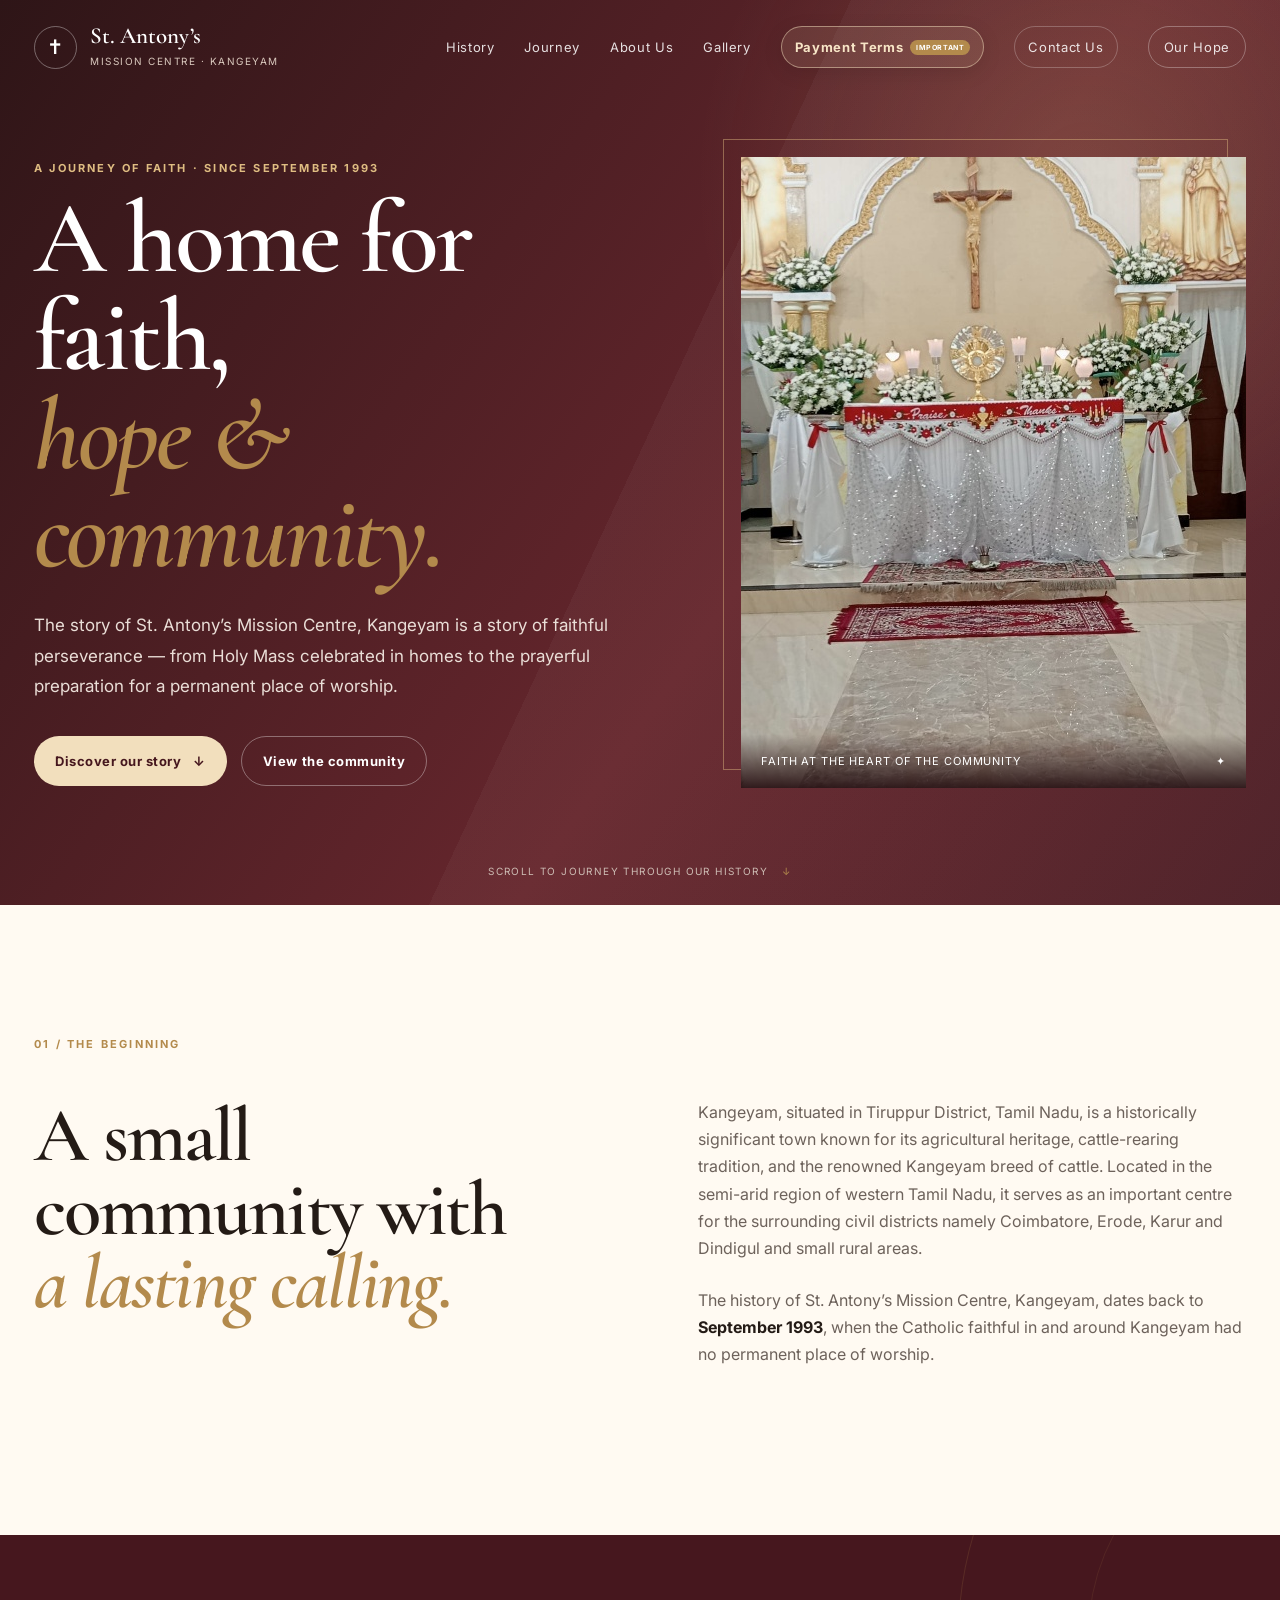
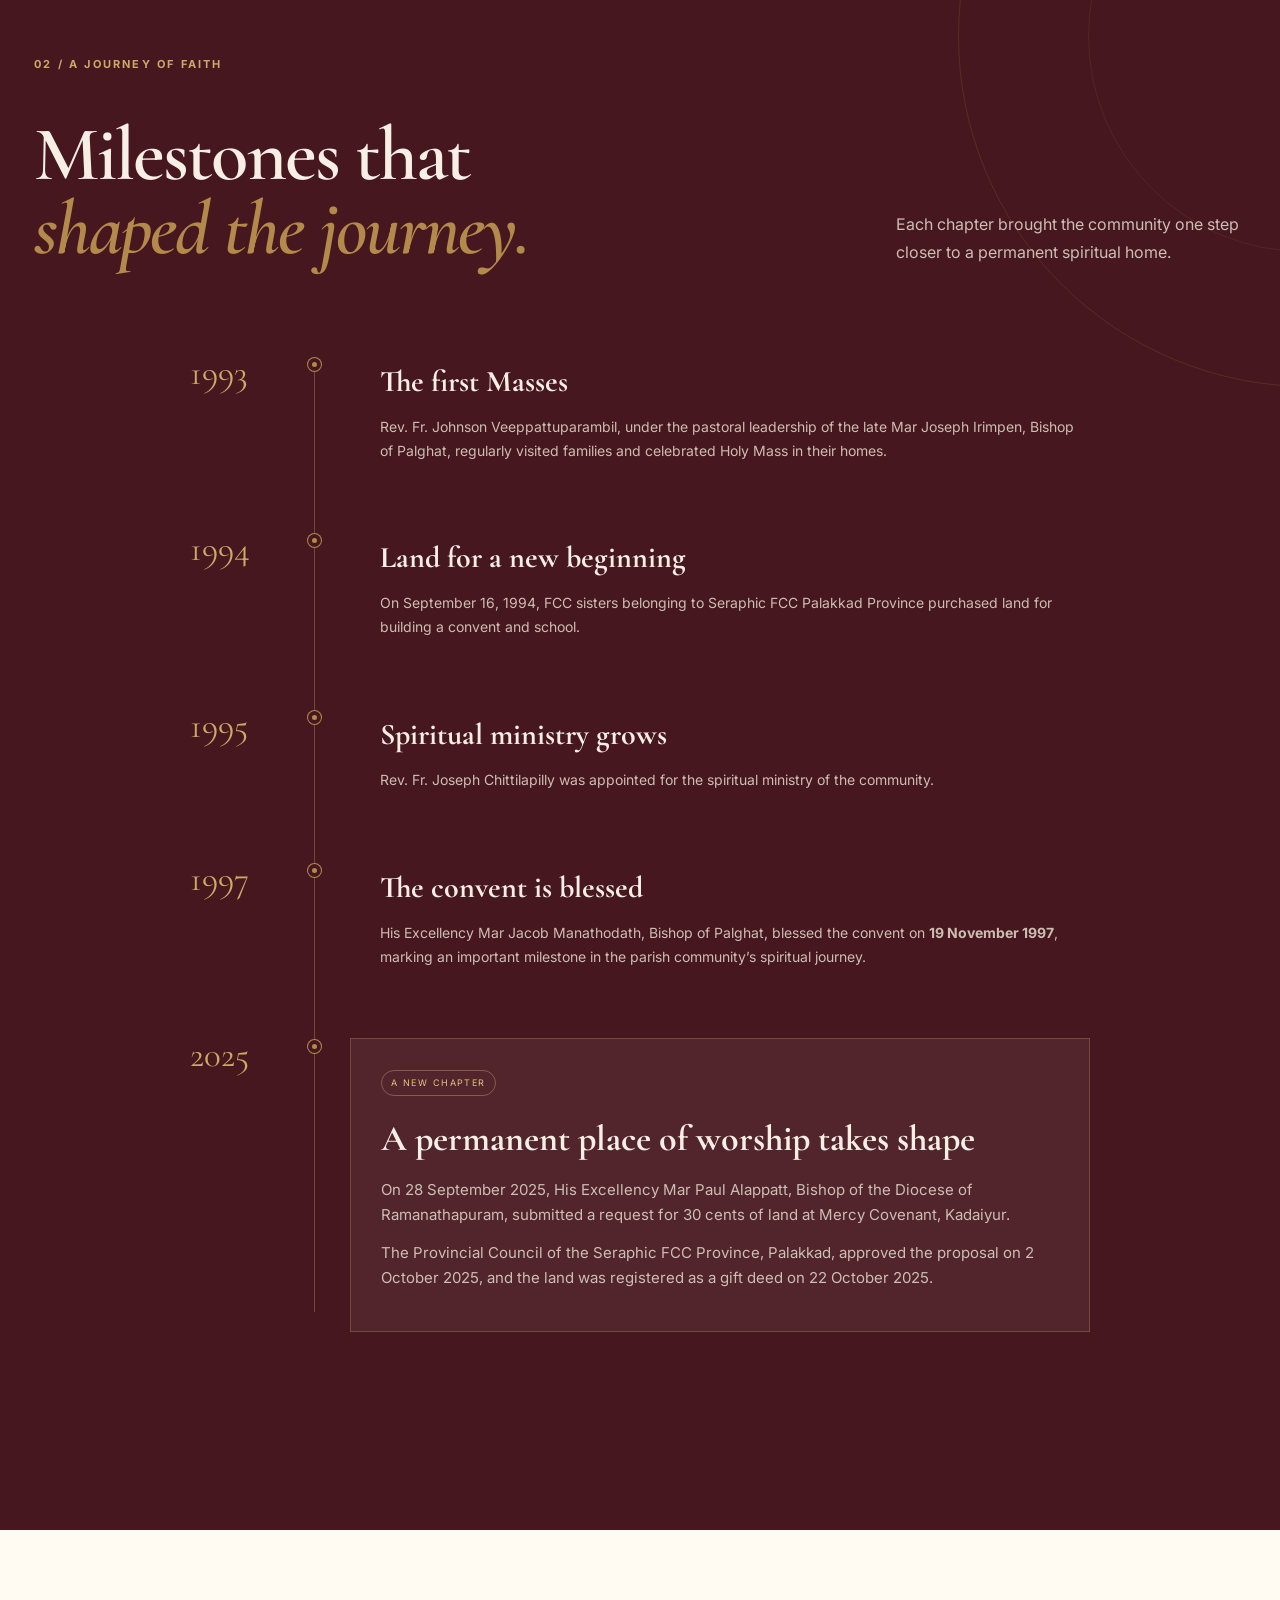
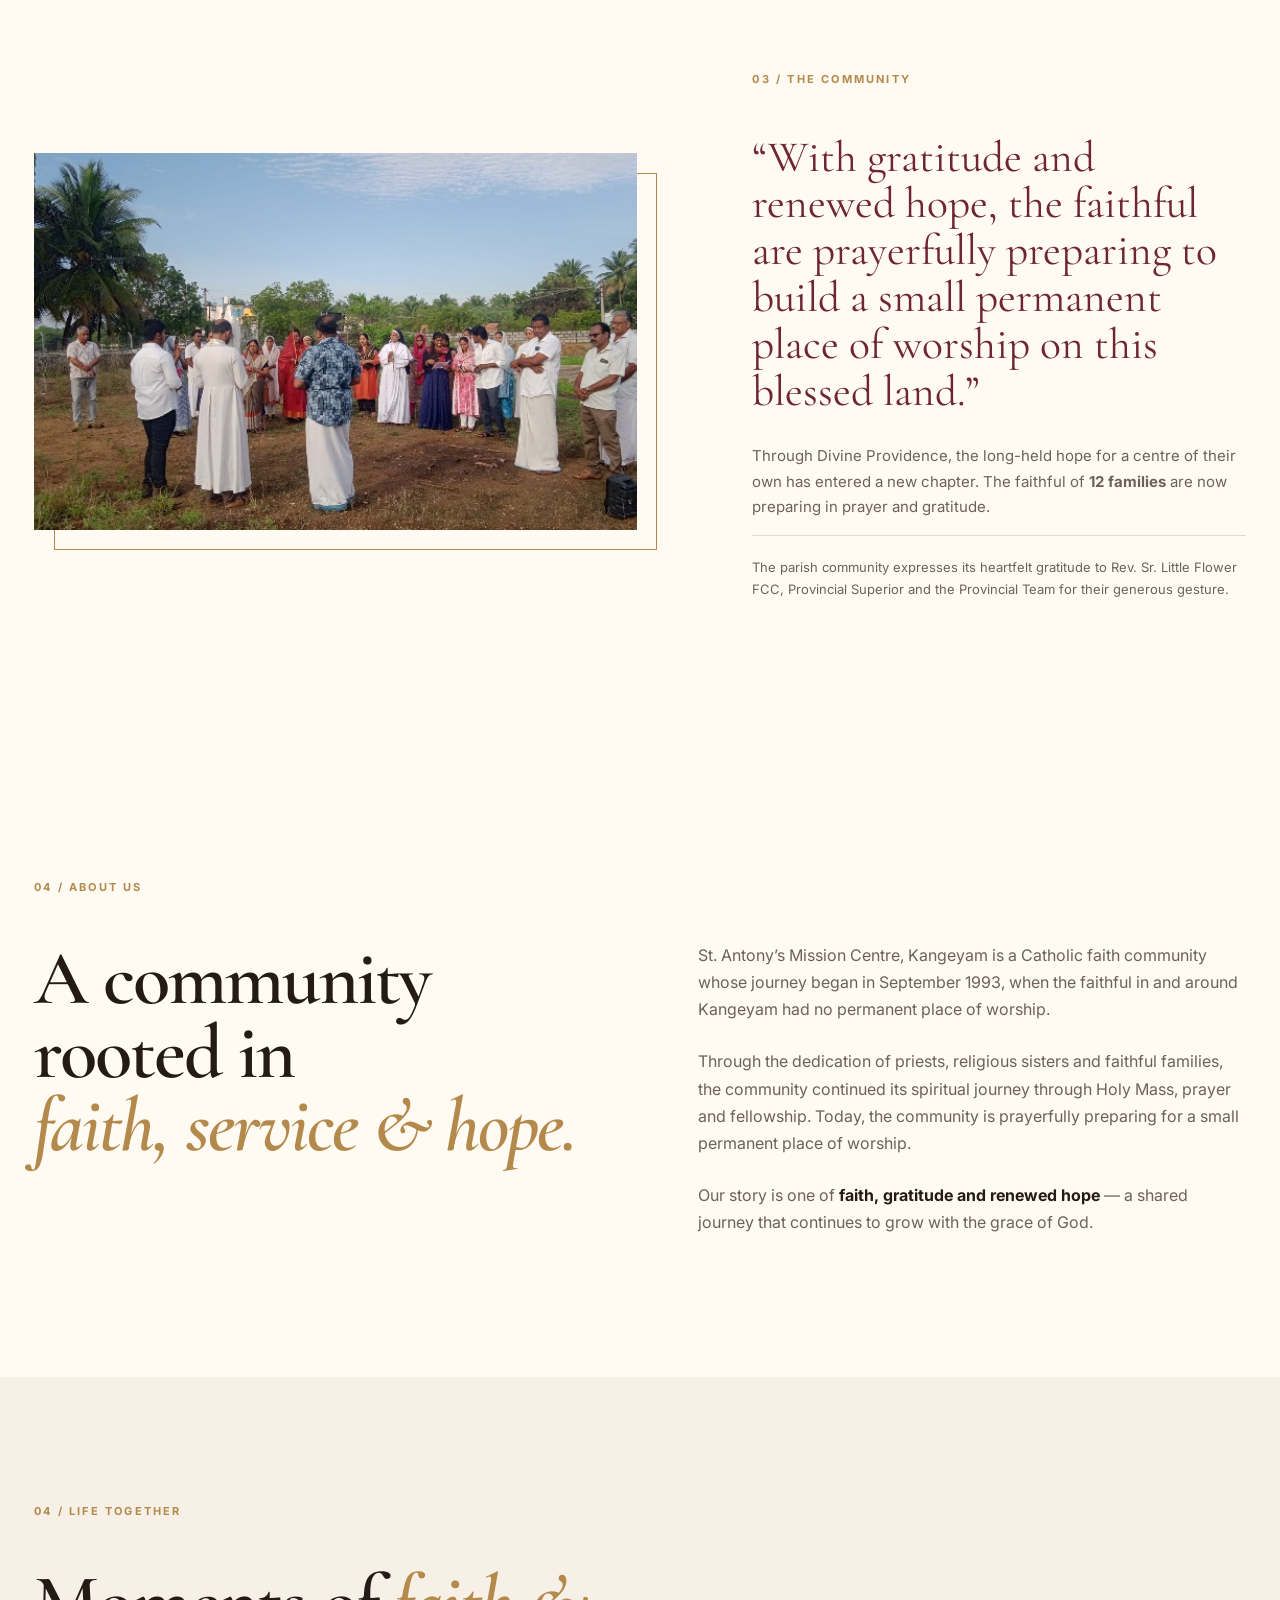
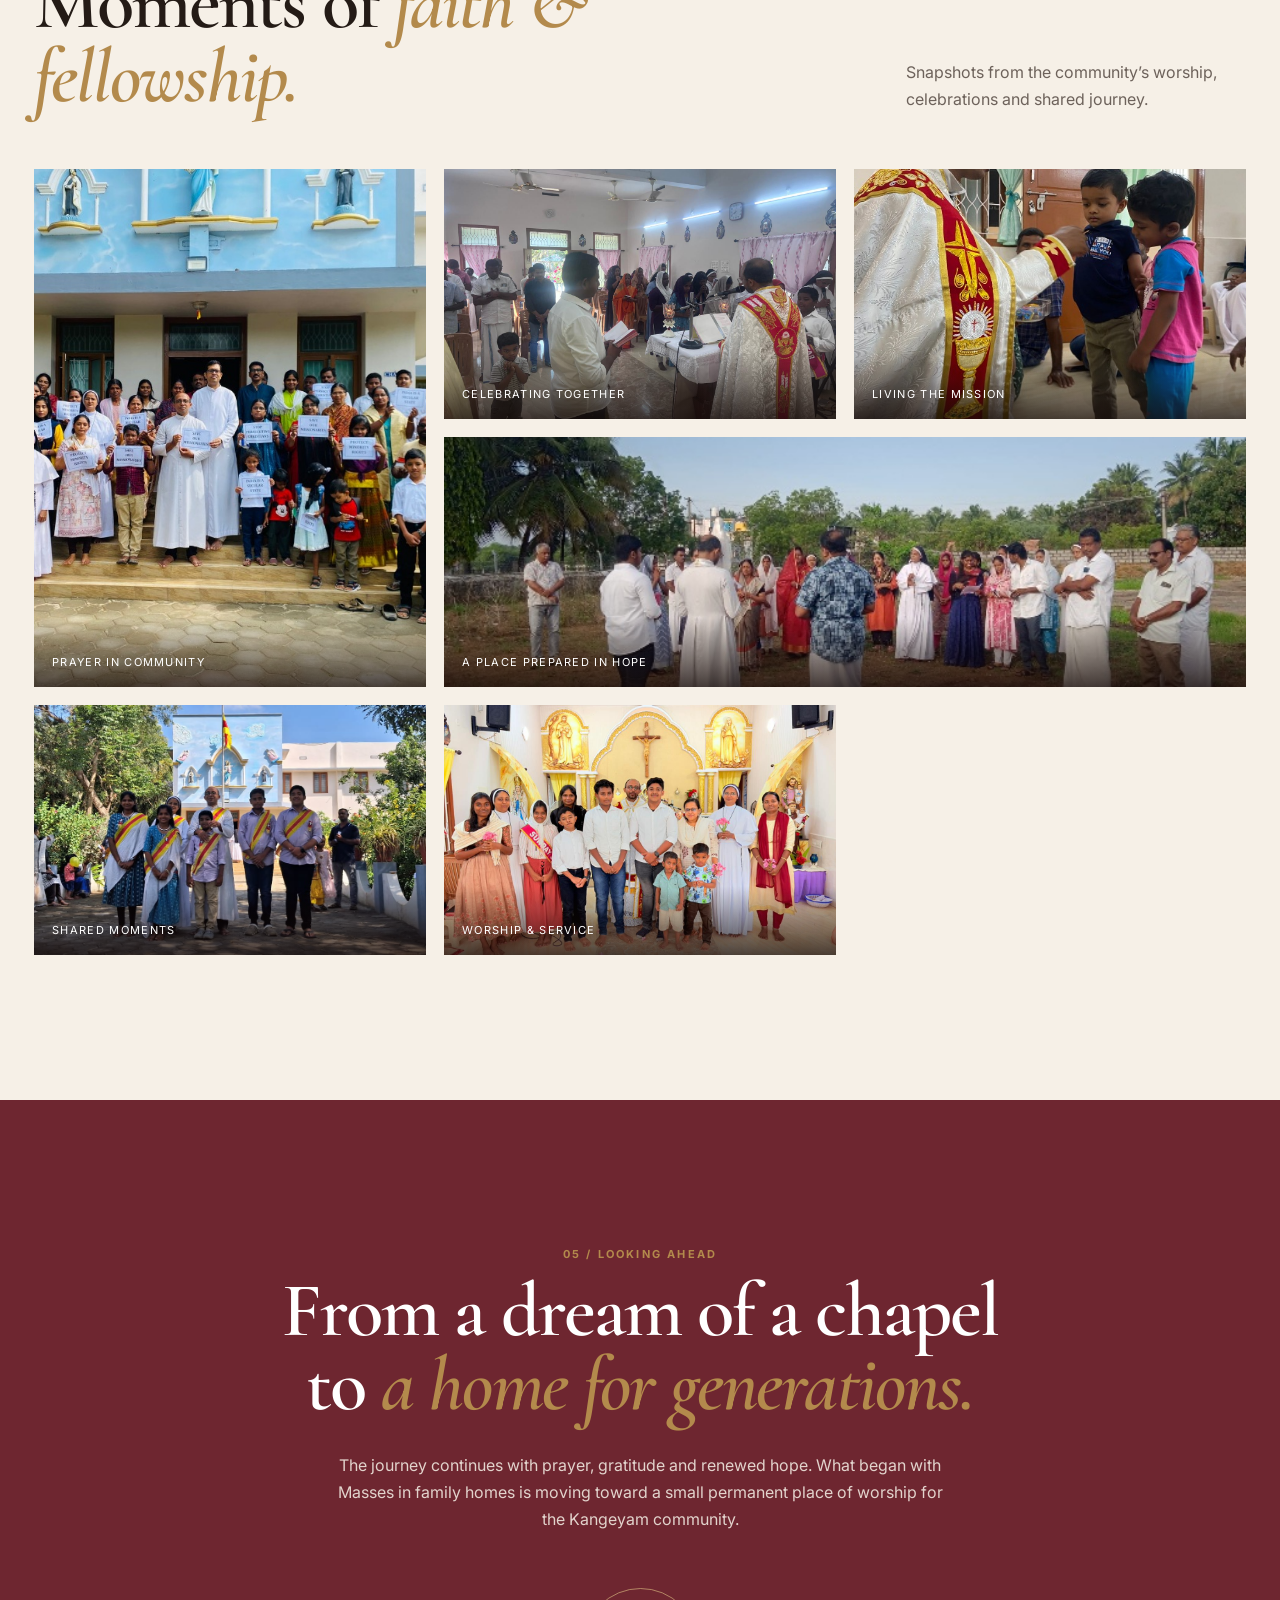
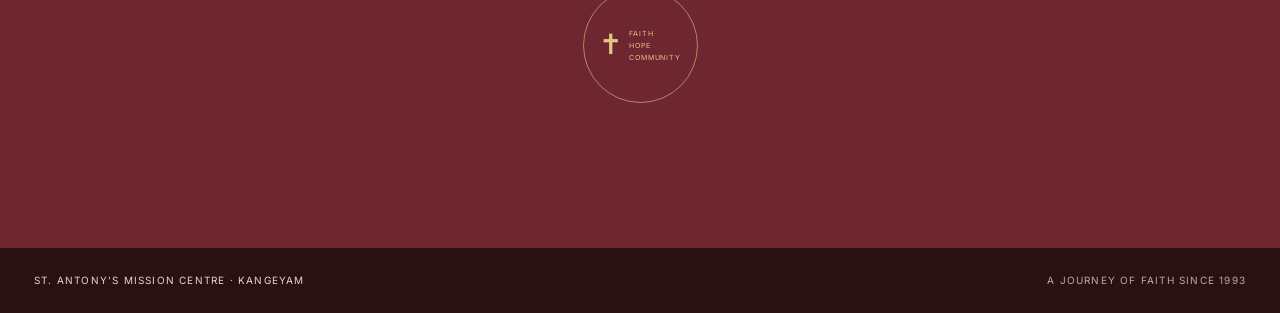
==== commit e8dc638c: "added about us and contact us" ====
--- a/index.html
+++ b/index.html
@@ -20,8 +20,10 @@
       <div class="nav-links">
         <a href="#history">History</a>
         <a href="#journey">Journey</a>
+        <a href="#about">About Us</a>
         <a href="#gallery">Gallery</a>
         <a class="payment-nav" href="payment-terms.html"><span>Payment Terms</span><b>Important</b></a>
+        <a class="contact-nav" href="contact.html"><span>Contact Us</span></a>
         <a class="nav-cta" href="#future">Our Hope</a>
       </div>
       <button class="menu-toggle" aria-label="Open navigation" aria-expanded="false">☰</button>
@@ -128,6 +130,18 @@
       </div>
     </section>
 
+    <section class="about-section" id="about">
+      <div class="section-label">04 / About us</div>
+      <div class="about-grid">
+        <div><h2>A community rooted in<br><em>faith, service &amp; hope.</em></h2></div>
+        <div class="prose">
+          <p>St. Antony’s Mission Centre, Kangeyam is a Catholic faith community whose journey began in September 1993, when the faithful in and around Kangeyam had no permanent place of worship.</p>
+          <p>Through the dedication of priests, religious sisters and faithful families, the community continued its spiritual journey through Holy Mass, prayer and fellowship. Today, the community is prayerfully preparing for a small permanent place of worship.</p>
+          <p>Our story is one of <strong>faith, gratitude and renewed hope</strong> — a shared journey that continues to grow with the grace of God.</p>
+        </div>
+      </div>
+    </section>
+
     <section class="gallery-section" id="gallery">
       <div class="section-label">04 / Life together</div>
       <div class="gallery-head">
--- a/styles.css
+++ b/styles.css
@@ -27,7 +27,7 @@
 .brand small{display:block;color:#d9c8bd;font-size:10px;letter-spacing:.15em;text-transform:uppercase;margin-top:5px}
 .nav-links{display:flex;align-items:center;gap:30px;font-size:13px;letter-spacing:.05em}
 .nav-links a{opacity:.86}
-.nav-links a:hover{opacity:1}
+.nav-links a:hover{opacity:1; color: white;}
 .nav-cta{border:1px solid rgba(255,255,255,.35);padding:9px 15px;border-radius:100px}
 .hero-inner{max-width:1280px;margin:auto;min-height:calc(100vh - 94px);padding:7vh 34px 13vh;display:grid;grid-template-columns:1.03fr .97fr;gap:7vw;align-items:center;position:relative;z-index:1}
 .eyebrow,.section-label{font-size:11px;letter-spacing:.2em;text-transform:uppercase;font-weight:700;color:var(--gold)}
@@ -151,8 +151,11 @@
 
 /* Primary Payment Terms action + responsive mobile navigation */
 .payment-nav{position:relative;display:inline-flex;align-items:center;gap:7px;padding:9px 13px;border:1px solid rgba(242,223,189,.5);border-radius:999px;color:#f7e5c6!important;background:rgba(242,223,189,.10);box-shadow:0 5px 20px rgba(0,0,0,.10);font-weight:700;opacity:1!important}
-.payment-nav:hover,.payment-nav.active{background:#f2dfbd;color:var(--wine-dark)!important;border-color:#f2dfbd}
-.payment-nav b{font-family:Inter,system-ui,sans-serif;font-size:7px;line-height:1;letter-spacing:.08em;text-transform:uppercase;background:var(--gold);color:#fff;padding:4px 6px;border-radius:999px}.payment-nav.active b,.payment-nav:hover b{background:var(--wine);color:#fff}
+.payment-nav:hover,.payment-nav.active{background:#f2dfbd;color:white;border-color:#f2dfbd; color:white;}
+.payment-nav b{font-family:Inter,system-ui,sans-serif;font-size:7px;line-height:1;letter-spacing:.08em;text-transform:uppercase;background:var(--gold);color:#fff;padding:4px 6px;border-radius:999px}.payment-nav.active b,.payment-nav:hover b{background:var(--wine);color:#fff; color: white;}
 .menu-toggle{display:none;border:1px solid rgba(255,255,255,.35);background:transparent;color:#fff;border-radius:10px;width:42px;height:42px;font-size:22px;cursor:pointer}
-@media(max-width:850px){.nav{position:relative;padding:16px 20px}.menu-toggle{display:block;z-index:5}.nav-links{display:flex;position:absolute;top:72px;left:15px;right:15px;flex-direction:column;align-items:stretch;gap:5px;padding:12px;background:rgba(45,17,20,.98);border:1px solid rgba(255,255,255,.12);border-radius:16px;box-shadow:0 18px 45px rgba(0,0,0,.28);opacity:0;visibility:hidden;transform:translateY(-8px);transition:.22s ease}.nav-links.open{opacity:1;visibility:visible;transform:translateY(0)}.nav-links a{display:flex;align-items:center;justify-content:space-between;padding:12px 13px;border-radius:10px}.nav-links a:hover{background:rgba(255,255,255,.07)}.nav-links .payment-nav{order:-1;padding:13px;background:#f2dfbd;color:var(--wine-dark)!important}.nav-links .payment-nav b{background:var(--wine)}.brand strong{font-size:20px}.brand small{font-size:8px}.hero-inner{min-height:auto;padding-top:58px;padding-bottom:85px}.hero-copy .lead{font-size:15px}.button{width:100%;justify-content:center}.timeline-section{padding-top:85px;padding-bottom:95px}.timeline{margin-top:55px}.timeline:before{left:50px}.milestone{grid-template-columns:55px 32px minmax(0,1fr);margin-bottom:45px}.year{font-size:29px}.dot{margin-left:9px}.card{padding-left:12px}.card p{font-size:14px}.chapel-image:after{inset:12px -12px -12px 12px}.terms-hero-inner{padding-top:55px;padding-bottom:35px}.terms-hero h1{font-size:clamp(3.4rem,14vw,5rem)}.terms-page{padding-top:65px;padding-bottom:80px}.terms-block{margin-bottom:45px}.terms-block h2{font-size:30px}.terms-block h3{font-size:23px}.terms-block p,.terms-block li{font-size:14px;line-height:1.75}footer{padding:20px}}
+@media(max-width:850px){.nav{position:relative;padding:16px 20px}.menu-toggle{display:block;z-index:5}.nav-links{display:flex;position:absolute;top:72px;left:15px;right:15px;flex-direction:column;align-items:stretch;gap:5px;padding:12px;background:rgba(45,17,20,.98);border:1px solid rgba(255,255,255,.12);border-radius:16px;box-shadow:0 18px 45px rgba(0,0,0,.28);opacity:0;visibility:hidden;transform:translateY(-8px);transition:.22s ease}.nav-links.open{opacity:1;visibility:visible;transform:translateY(0)}.nav-links a{display:flex;align-items:center;justify-content:space-between;padding:12px 13px;border-radius:10px}.nav-links a:hover{background:rgba(255,255,255,.07); color:white;}.nav-links .payment-nav{order:-1;padding:13px;background:#f2dfbd;color:var(--wine-dark)!important}.nav-links .payment-nav b{background:var(--wine)} .nav-links .contact-nav{order:-0.5;padding:13px;background:#f2dfbd;color:var(--wine-dark)!important}.nav-links .contact-nav b{background:var(--wine)}.brand strong{font-size:20px}.brand small{font-size:8px}.hero-inner{min-height:auto;padding-top:58px;padding-bottom:85px}.hero-copy .lead{font-size:15px}.button{width:100%;justify-content:center}.timeline-section{padding-top:85px;padding-bottom:95px}.timeline{margin-top:55px}.timeline:before{left:50px}.milestone{grid-template-columns:55px 32px minmax(0,1fr);margin-bottom:45px}.year{font-size:29px}.dot{margin-left:9px}.card{padding-left:12px}.card p{font-size:14px}.chapel-image:after{inset:12px -12px -12px 12px}.terms-hero-inner{padding-top:55px;padding-bottom:35px}.terms-hero h1{font-size:clamp(3.4rem,14vw,5rem)}.terms-page{padding-top:65px;padding-bottom:80px}.terms-block{margin-bottom:45px}.terms-block h2{font-size:30px}.terms-block h3{font-size:23px}.terms-block p,.terms-block li{font-size:14px;line-height:1.75}footer{padding:20px}}
 @media(max-width:520px){.hero-inner{padding-left:20px;padding-right:20px}.intro{padding-top:75px;padding-bottom:80px}.intro-grid{gap:32px}.gallery-section{padding-top:80px;padding-bottom:90px}.gallery-head{margin-bottom:35px}.future{padding-top:90px;padding-bottom:95px}.future h2{font-size:3.35rem}.timeline:before{left:43px}.milestone{grid-template-columns:42px 30px minmax(0,1fr)}.dot{margin-left:7px}.card.featured{padding:20px}.card.featured h3{font-size:26px}.terms-hero-inner{padding-left:20px;padding-right:20px}.terms-page{padding-left:20px;padding-right:20px}}
+
+/* About + Contact additions */
+.about-section{max-width:1280px;margin:auto;padding:125px 34px}.about-grid{display:grid;grid-template-columns:1fr 1fr;gap:9vw}.about-grid h2{margin:0}.contact-nav{padding:9px 13px;border:1px solid rgba(255,255,255,.28);border-radius:999px}.contact-nav.active{background:rgba(242,223,189,.12);color:#f2dfbd!important}.contact-page{max-width:980px;margin:auto;padding:100px 34px 130px}.contact-grid{display:grid;grid-template-columns:1fr 1fr;gap:22px}.contact-card{background:var(--cream);padding:36px;border:1px solid var(--line);display:flex;flex-direction:column}.contact-icon{font-size:27px;color:var(--gold);margin-bottom:25px}.contact-label{font-size:10px;text-transform:uppercase;letter-spacing:.18em;color:var(--gold);font-weight:700}.contact-card strong{font-family:"Cormorant Garamond",Georgia,serif;font-size:30px;color:var(--wine);margin:7px 0 8px;overflow-wrap:anywhere}.contact-card small{color:var(--muted)}.contact-note{margin-top:55px;padding:42px;background:var(--wine-dark);color:#fff}.contact-note h2{font-size:40px;margin:0 0 15px}.contact-note p{color:#d9cbc3;max-width:650px;margin:0}@media(max-width:850px){.about-section{padding:85px 22px}.about-grid{grid-template-columns:1fr;gap:35px}.contact-page{padding:70px 22px 90px}.contact-grid{grid-template-columns:1fr}.contact-card{padding:28px}.contact-card strong{font-size:27px}.contact-note{padding:30px 25px}.contact-note h2{font-size:33px}}@media(max-width:520px){.about-section{padding:75px 20px}.contact-page{padding-left:20px;padding-right:20px}}
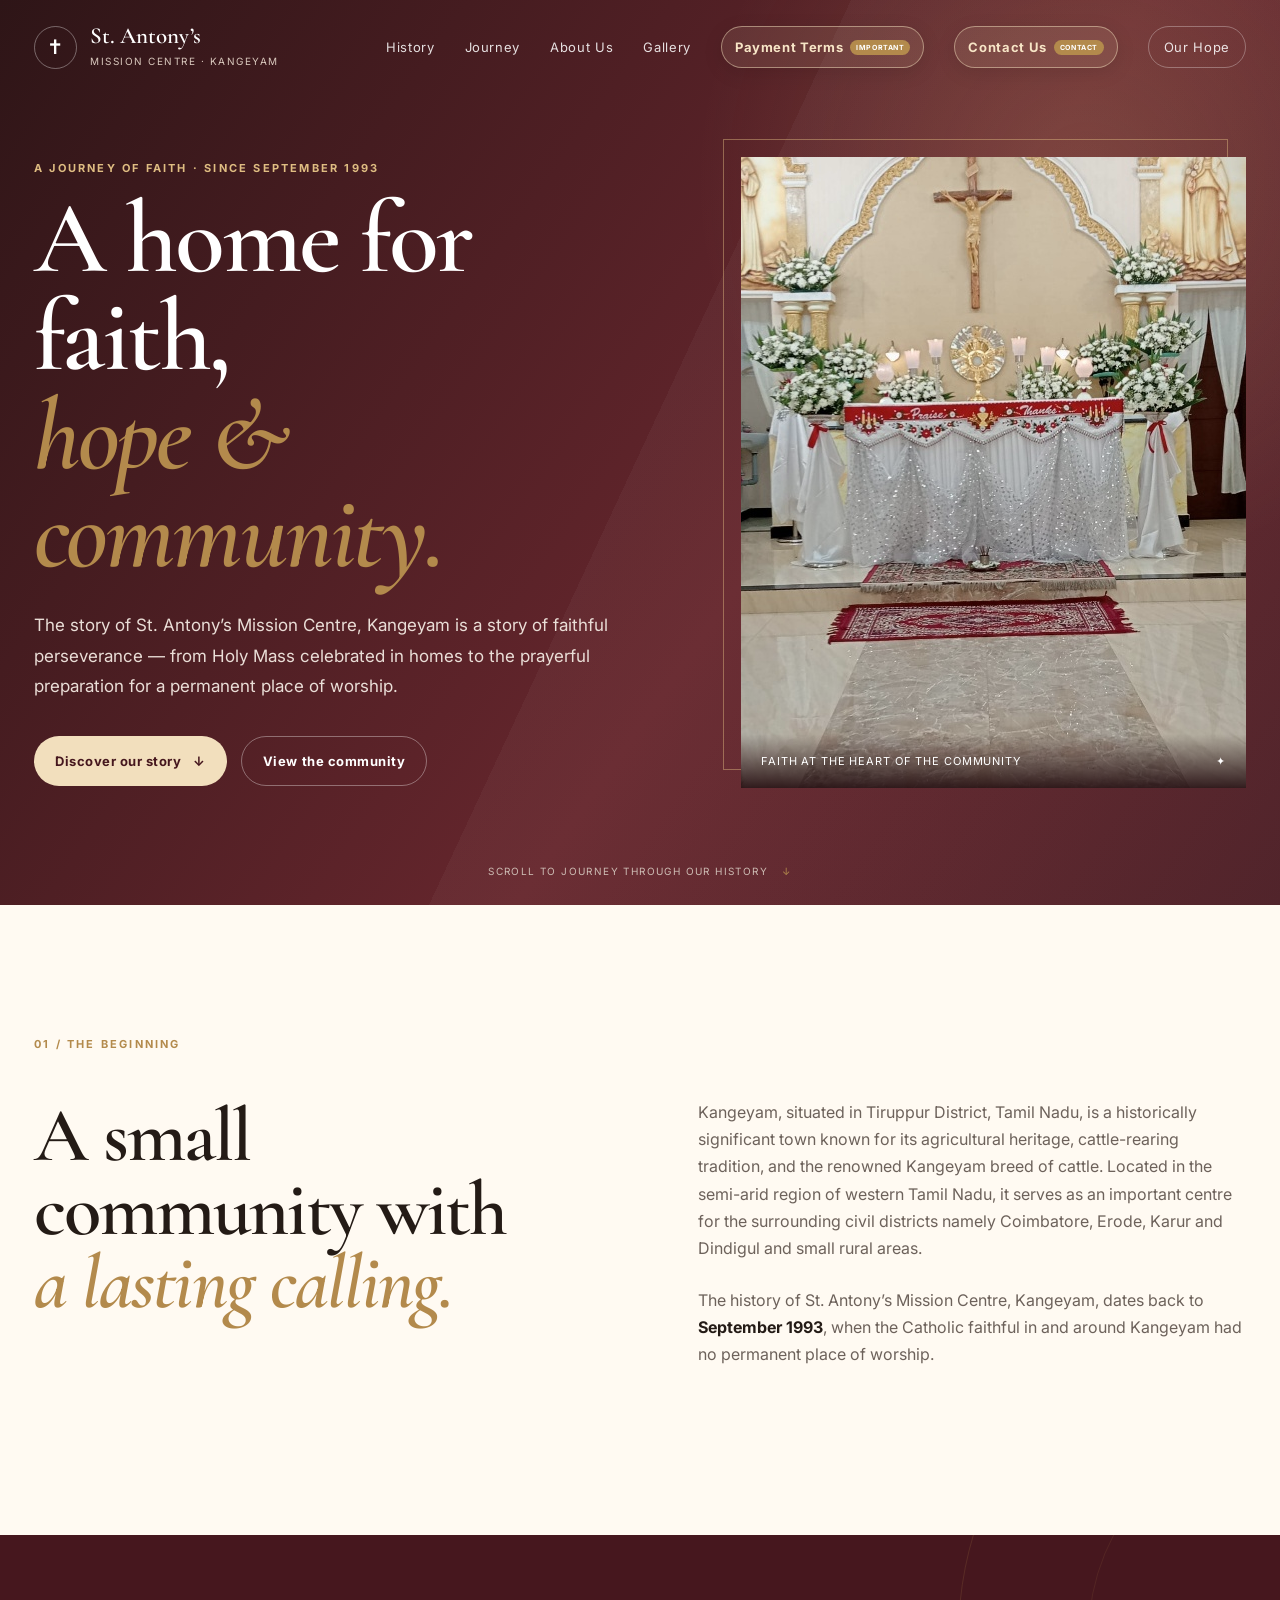
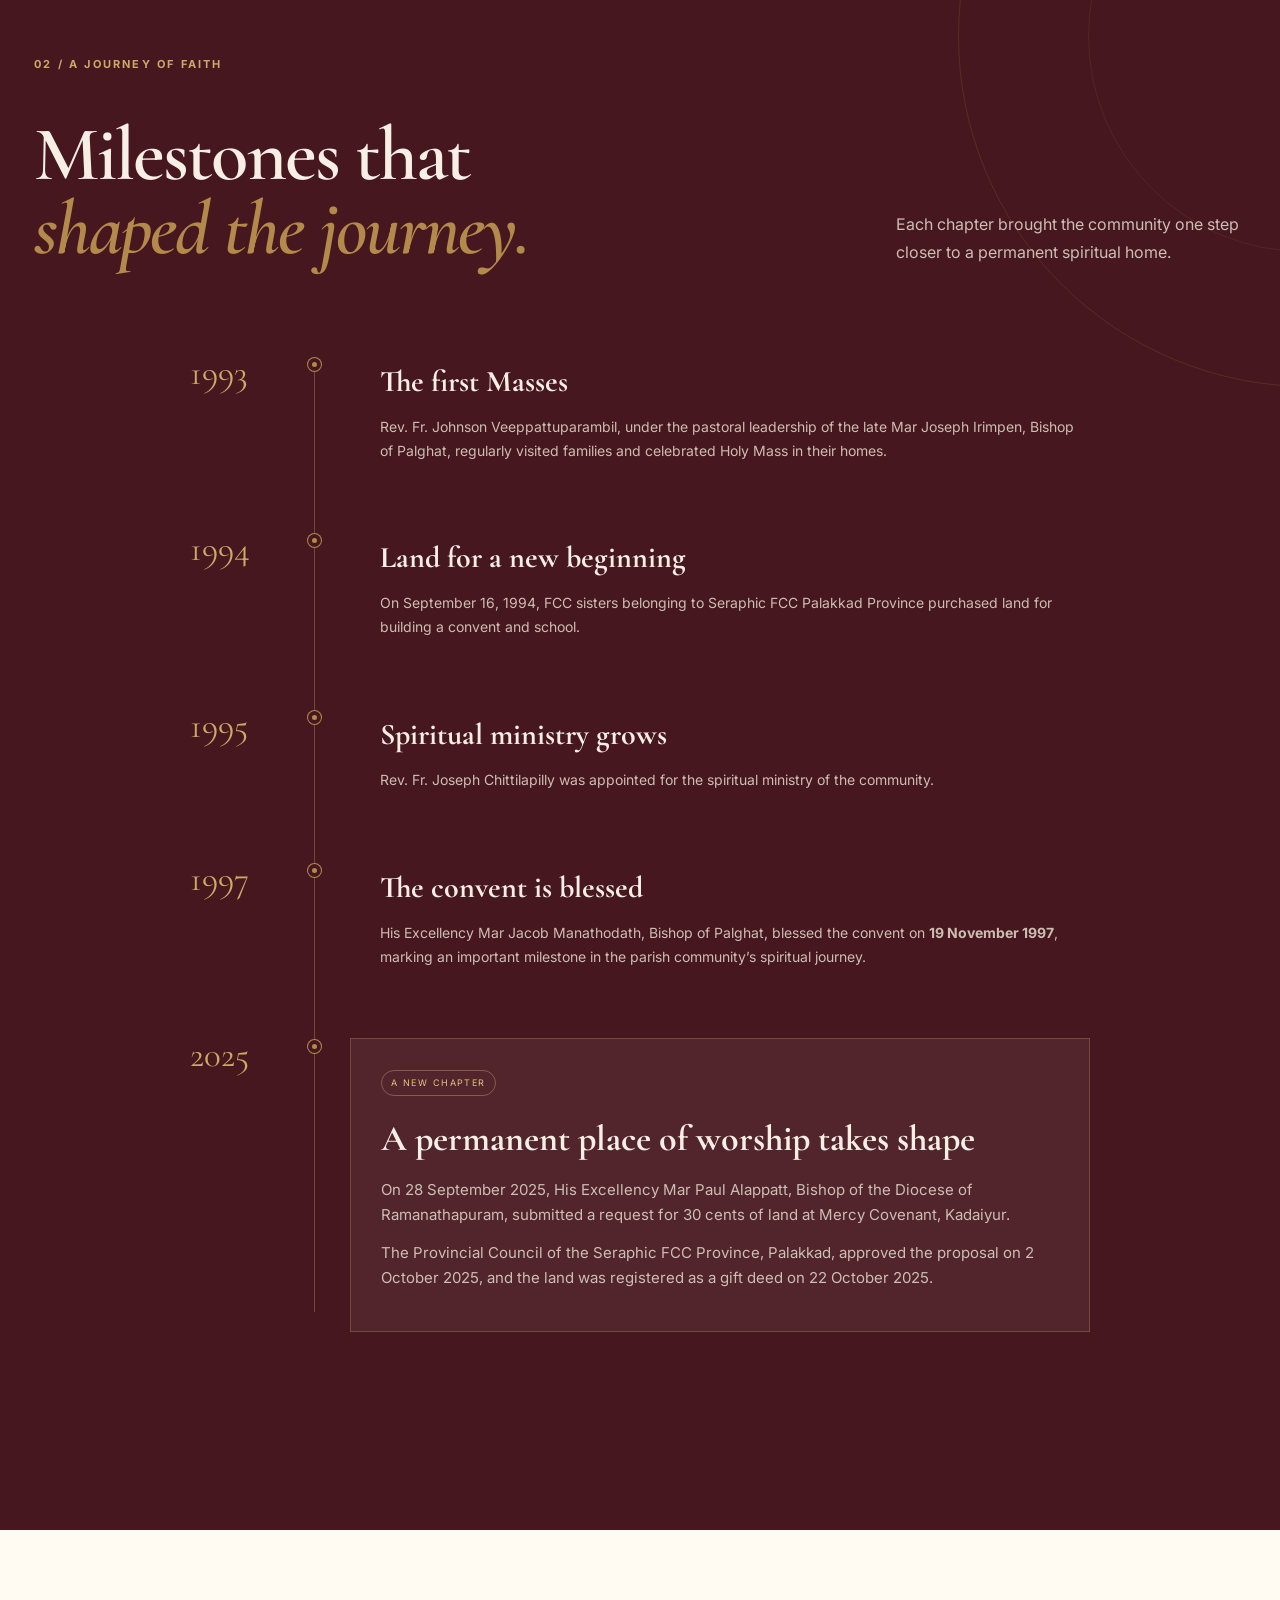
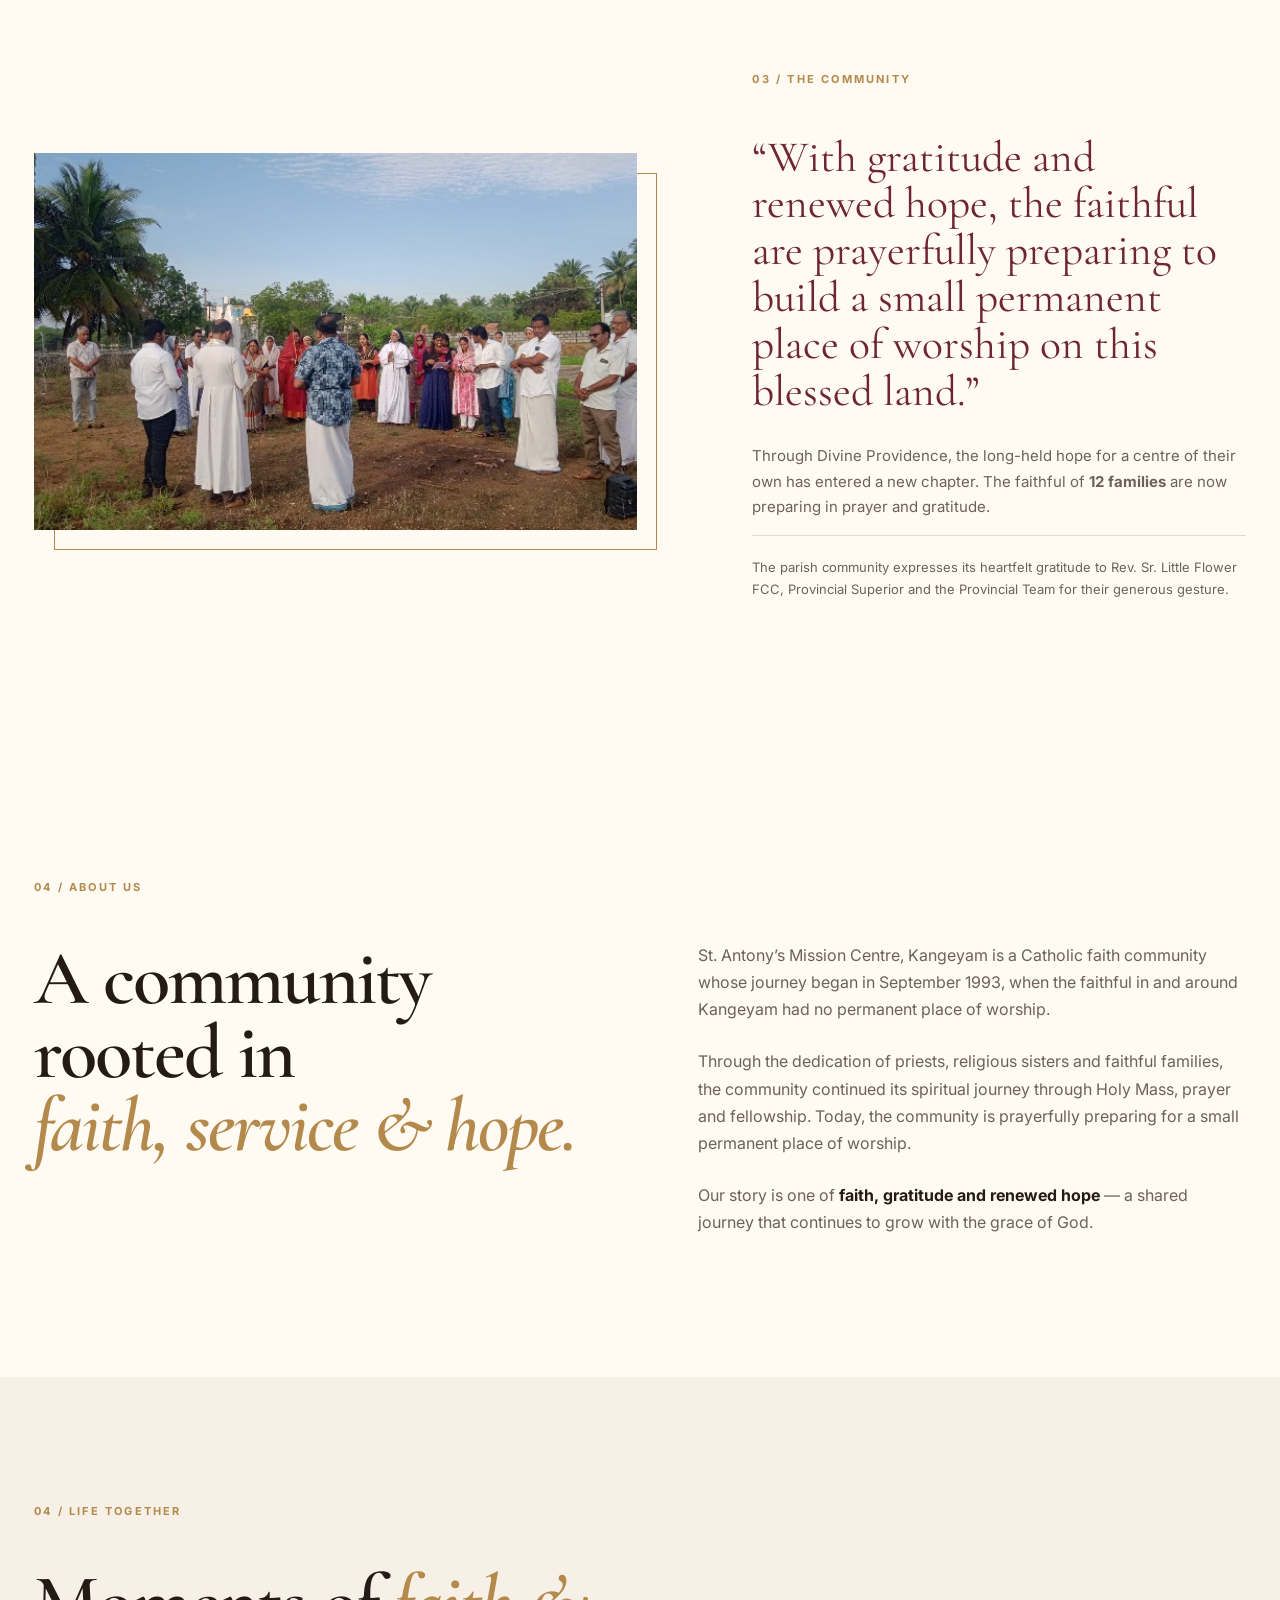
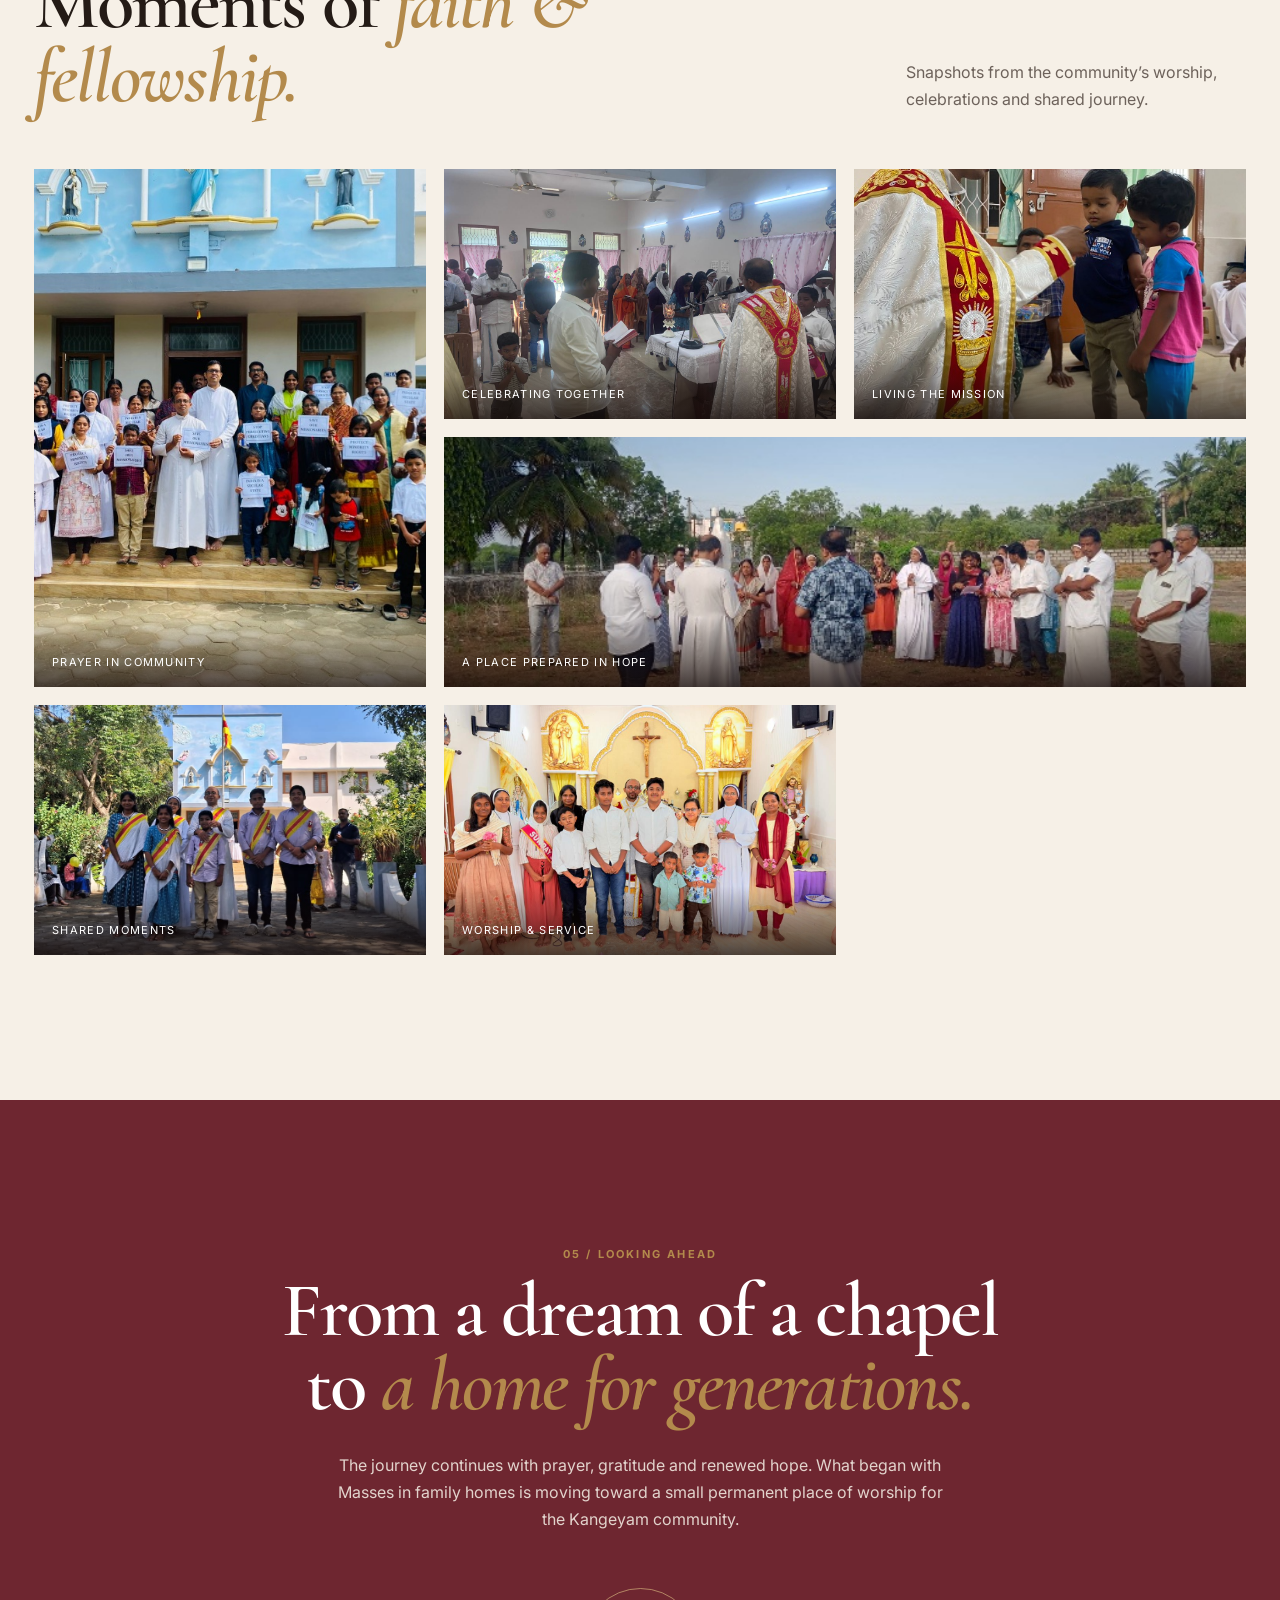
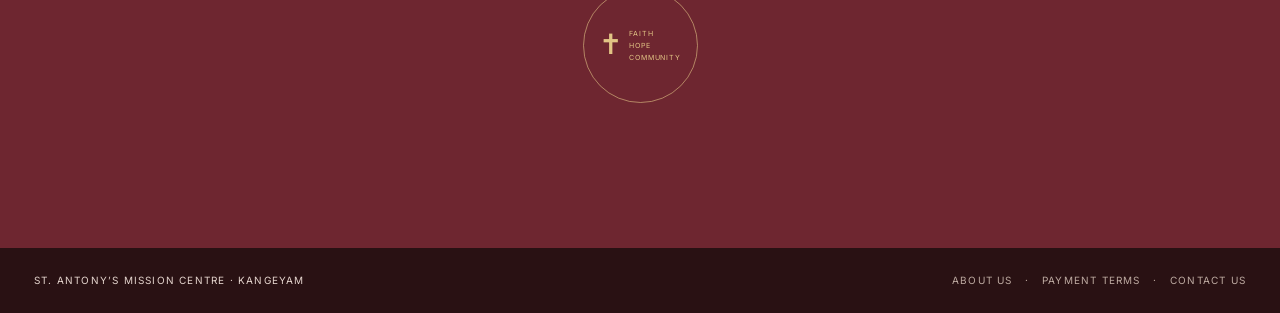
==== commit b430fe77: "fixed about us and contact us nav links" ====
--- a/index.html
+++ b/index.html
@@ -23,7 +23,7 @@
         <a href="#about">About Us</a>
         <a href="#gallery">Gallery</a>
         <a class="payment-nav" href="payment-terms.html"><span>Payment Terms</span><b>Important</b></a>
-        <a class="contact-nav" href="contact.html"><span>Contact Us</span></a>
+        <a class="contact-nav" href="contact.html"><span>Contact Us</span><b>Contact</b></a>
         <a class="nav-cta" href="#future">Our Hope</a>
       </div>
       <button class="menu-toggle" aria-label="Open navigation" aria-expanded="false">☰</button>
@@ -170,7 +170,7 @@
 
   <footer>
     <div class="footer-brand">St. Antony’s Mission Centre · Kangeyam</div>
-    <div>A journey of faith since 1993</div>
+    <div><a href="#about">About Us</a> &nbsp; · &nbsp; <a href="payment-terms.html">Payment Terms</a> &nbsp; · &nbsp; <a href="contact.html">Contact Us</a></div>
   </footer>
 <script>
 const menuButton=document.querySelector('.menu-toggle');
--- a/styles.css
+++ b/styles.css
@@ -27,7 +27,7 @@
 .brand small{display:block;color:#d9c8bd;font-size:10px;letter-spacing:.15em;text-transform:uppercase;margin-top:5px}
 .nav-links{display:flex;align-items:center;gap:30px;font-size:13px;letter-spacing:.05em}
 .nav-links a{opacity:.86}
-.nav-links a:hover{opacity:1; color: white;}
+.nav-links a:hover{opacity:1}
 .nav-cta{border:1px solid rgba(255,255,255,.35);padding:9px 15px;border-radius:100px}
 .hero-inner{max-width:1280px;margin:auto;min-height:calc(100vh - 94px);padding:7vh 34px 13vh;display:grid;grid-template-columns:1.03fr .97fr;gap:7vw;align-items:center;position:relative;z-index:1}
 .eyebrow,.section-label{font-size:11px;letter-spacing:.2em;text-transform:uppercase;font-weight:700;color:var(--gold)}
@@ -151,11 +151,26 @@
 
 /* Primary Payment Terms action + responsive mobile navigation */
 .payment-nav{position:relative;display:inline-flex;align-items:center;gap:7px;padding:9px 13px;border:1px solid rgba(242,223,189,.5);border-radius:999px;color:#f7e5c6!important;background:rgba(242,223,189,.10);box-shadow:0 5px 20px rgba(0,0,0,.10);font-weight:700;opacity:1!important}
-.payment-nav:hover,.payment-nav.active{background:#f2dfbd;color:white;border-color:#f2dfbd; color:white;}
-.payment-nav b{font-family:Inter,system-ui,sans-serif;font-size:7px;line-height:1;letter-spacing:.08em;text-transform:uppercase;background:var(--gold);color:#fff;padding:4px 6px;border-radius:999px}.payment-nav.active b,.payment-nav:hover b{background:var(--wine);color:#fff; color: white;}
+.payment-nav:hover,.payment-nav.active{background:#f2dfbd;color:var(--wine-dark)!important;border-color:#f2dfbd}
+.payment-nav b{font-family:Inter,system-ui,sans-serif;font-size:7px;line-height:1;letter-spacing:.08em;text-transform:uppercase;background:var(--gold);color:#fff;padding:4px 6px;border-radius:999px}.payment-nav.active b,.payment-nav:hover b{background:var(--wine);color:#fff}
 .menu-toggle{display:none;border:1px solid rgba(255,255,255,.35);background:transparent;color:#fff;border-radius:10px;width:42px;height:42px;font-size:22px;cursor:pointer}
-@media(max-width:850px){.nav{position:relative;padding:16px 20px}.menu-toggle{display:block;z-index:5}.nav-links{display:flex;position:absolute;top:72px;left:15px;right:15px;flex-direction:column;align-items:stretch;gap:5px;padding:12px;background:rgba(45,17,20,.98);border:1px solid rgba(255,255,255,.12);border-radius:16px;box-shadow:0 18px 45px rgba(0,0,0,.28);opacity:0;visibility:hidden;transform:translateY(-8px);transition:.22s ease}.nav-links.open{opacity:1;visibility:visible;transform:translateY(0)}.nav-links a{display:flex;align-items:center;justify-content:space-between;padding:12px 13px;border-radius:10px}.nav-links a:hover{background:rgba(255,255,255,.07); color:white;}.nav-links .payment-nav{order:-1;padding:13px;background:#f2dfbd;color:var(--wine-dark)!important}.nav-links .payment-nav b{background:var(--wine)} .nav-links .contact-nav{order:-0.5;padding:13px;background:#f2dfbd;color:var(--wine-dark)!important}.nav-links .contact-nav b{background:var(--wine)}.brand strong{font-size:20px}.brand small{font-size:8px}.hero-inner{min-height:auto;padding-top:58px;padding-bottom:85px}.hero-copy .lead{font-size:15px}.button{width:100%;justify-content:center}.timeline-section{padding-top:85px;padding-bottom:95px}.timeline{margin-top:55px}.timeline:before{left:50px}.milestone{grid-template-columns:55px 32px minmax(0,1fr);margin-bottom:45px}.year{font-size:29px}.dot{margin-left:9px}.card{padding-left:12px}.card p{font-size:14px}.chapel-image:after{inset:12px -12px -12px 12px}.terms-hero-inner{padding-top:55px;padding-bottom:35px}.terms-hero h1{font-size:clamp(3.4rem,14vw,5rem)}.terms-page{padding-top:65px;padding-bottom:80px}.terms-block{margin-bottom:45px}.terms-block h2{font-size:30px}.terms-block h3{font-size:23px}.terms-block p,.terms-block li{font-size:14px;line-height:1.75}footer{padding:20px}}
+@media(max-width:850px){.nav{position:relative;padding:16px 20px}.menu-toggle{display:block;z-index:5}.nav-links{display:flex;position:absolute;top:72px;left:15px;right:15px;flex-direction:column;align-items:stretch;gap:5px;padding:12px;background:rgba(45,17,20,.98);border:1px solid rgba(255,255,255,.12);border-radius:16px;box-shadow:0 18px 45px rgba(0,0,0,.28);opacity:0;visibility:hidden;transform:translateY(-8px);transition:.22s ease}.nav-links.open{opacity:1;visibility:visible;transform:translateY(0)}.nav-links a{display:flex;align-items:center;justify-content:space-between;padding:12px 13px;border-radius:10px}.nav-links a:hover{background:rgba(255,255,255,.07)}.nav-links .payment-nav{order:-1;padding:13px;background:#f2dfbd;color:var(--wine-dark)!important}.nav-links .payment-nav b{background:var(--wine)} .nav-links .contact-nav{order:-0.5;padding:13px;background:#f2dfbd;color:var(--wine-dark)!important}.nav-links .contact-nav b{background:var(--wine)}.brand strong{font-size:20px}.brand small{font-size:8px}.hero-inner{min-height:auto;padding-top:58px;padding-bottom:85px}.hero-copy .lead{font-size:15px}.button{width:100%;justify-content:center}.timeline-section{padding-top:85px;padding-bottom:95px}.timeline{margin-top:55px}.timeline:before{left:50px}.milestone{grid-template-columns:55px 32px minmax(0,1fr);margin-bottom:45px}.year{font-size:29px}.dot{margin-left:9px}.card{padding-left:12px}.card p{font-size:14px}.chapel-image:after{inset:12px -12px -12px 12px}.terms-hero-inner{padding-top:55px;padding-bottom:35px}.terms-hero h1{font-size:clamp(3.4rem,14vw,5rem)}.terms-page{padding-top:65px;padding-bottom:80px}.terms-block{margin-bottom:45px}.terms-block h2{font-size:30px}.terms-block h3{font-size:23px}.terms-block p,.terms-block li{font-size:14px;line-height:1.75}footer{padding:20px}}
 @media(max-width:520px){.hero-inner{padding-left:20px;padding-right:20px}.intro{padding-top:75px;padding-bottom:80px}.intro-grid{gap:32px}.gallery-section{padding-top:80px;padding-bottom:90px}.gallery-head{margin-bottom:35px}.future{padding-top:90px;padding-bottom:95px}.future h2{font-size:3.35rem}.timeline:before{left:43px}.milestone{grid-template-columns:42px 30px minmax(0,1fr)}.dot{margin-left:7px}.card.featured{padding:20px}.card.featured h3{font-size:26px}.terms-hero-inner{padding-left:20px;padding-right:20px}.terms-page{padding-left:20px;padding-right:20px}}
 
 /* About + Contact additions */
 .about-section{max-width:1280px;margin:auto;padding:125px 34px}.about-grid{display:grid;grid-template-columns:1fr 1fr;gap:9vw}.about-grid h2{margin:0}.contact-nav{padding:9px 13px;border:1px solid rgba(255,255,255,.28);border-radius:999px}.contact-nav.active{background:rgba(242,223,189,.12);color:#f2dfbd!important}.contact-page{max-width:980px;margin:auto;padding:100px 34px 130px}.contact-grid{display:grid;grid-template-columns:1fr 1fr;gap:22px}.contact-card{background:var(--cream);padding:36px;border:1px solid var(--line);display:flex;flex-direction:column}.contact-icon{font-size:27px;color:var(--gold);margin-bottom:25px}.contact-label{font-size:10px;text-transform:uppercase;letter-spacing:.18em;color:var(--gold);font-weight:700}.contact-card strong{font-family:"Cormorant Garamond",Georgia,serif;font-size:30px;color:var(--wine);margin:7px 0 8px;overflow-wrap:anywhere}.contact-card small{color:var(--muted)}.contact-note{margin-top:55px;padding:42px;background:var(--wine-dark);color:#fff}.contact-note h2{font-size:40px;margin:0 0 15px}.contact-note p{color:#d9cbc3;max-width:650px;margin:0}@media(max-width:850px){.about-section{padding:85px 22px}.about-grid{grid-template-columns:1fr;gap:35px}.contact-page{padding:70px 22px 90px}.contact-grid{grid-template-columns:1fr}.contact-card{padding:28px}.contact-card strong{font-size:27px}.contact-note{padding:30px 25px}.contact-note h2{font-size:33px}}@media(max-width:520px){.about-section{padding:75px 20px}.contact-page{padding-left:20px;padding-right:20px}}
+
+
+/* Navigation highlight refinements */
+.contact-nav{position:relative;display:inline-flex;align-items:center;gap:7px;padding:9px 13px;border:1px solid rgba(242,223,189,.5);border-radius:999px;color:#f7e5c6!important;background:rgba(242,223,189,.10);box-shadow:0 5px 20px rgba(0,0,0,.10);font-weight:700;opacity:1!important}
+.contact-nav:hover,.contact-nav.active{background:#f2dfbd;color:var(--wine-dark)!important;border-color:#f2dfbd}
+.contact-nav b{font-family:Inter,system-ui,sans-serif;font-size:7px;line-height:1;letter-spacing:.08em;text-transform:uppercase;background:var(--gold);color:#fff;padding:4px 6px;border-radius:999px}
+.contact-nav.active b,.contact-nav:hover b{background:var(--wine);color:#fff}
+@media(max-width:850px){
+  .nav-links .payment-nav,.nav-links .contact-nav{display:flex;align-items:center;justify-content:space-between;width:100%;box-sizing:border-box;padding:13px 14px;background:#f2dfbd!important;color:var(--wine-dark)!important;border:1px solid #f2dfbd;opacity:1!important}
+  .nav-links .payment-nav:hover,.nav-links .payment-nav.active,.nav-links .contact-nav:hover,.nav-links .contact-nav.active{background:#fffaf0!important;color:var(--wine-dark)!important;border-color:#e2c485}
+  .nav-links .payment-nav span,.nav-links .contact-nav span{color:var(--wine-dark)!important;font-weight:800}
+  .nav-links .payment-nav b,.nav-links .contact-nav b{background:var(--wine)!important;color:#fff!important;border:1px solid rgba(70,23,30,.15);padding:4px 7px}
+  .nav-links .payment-nav{order:-2}
+  .nav-links .contact-nav{order:-1}
+}
